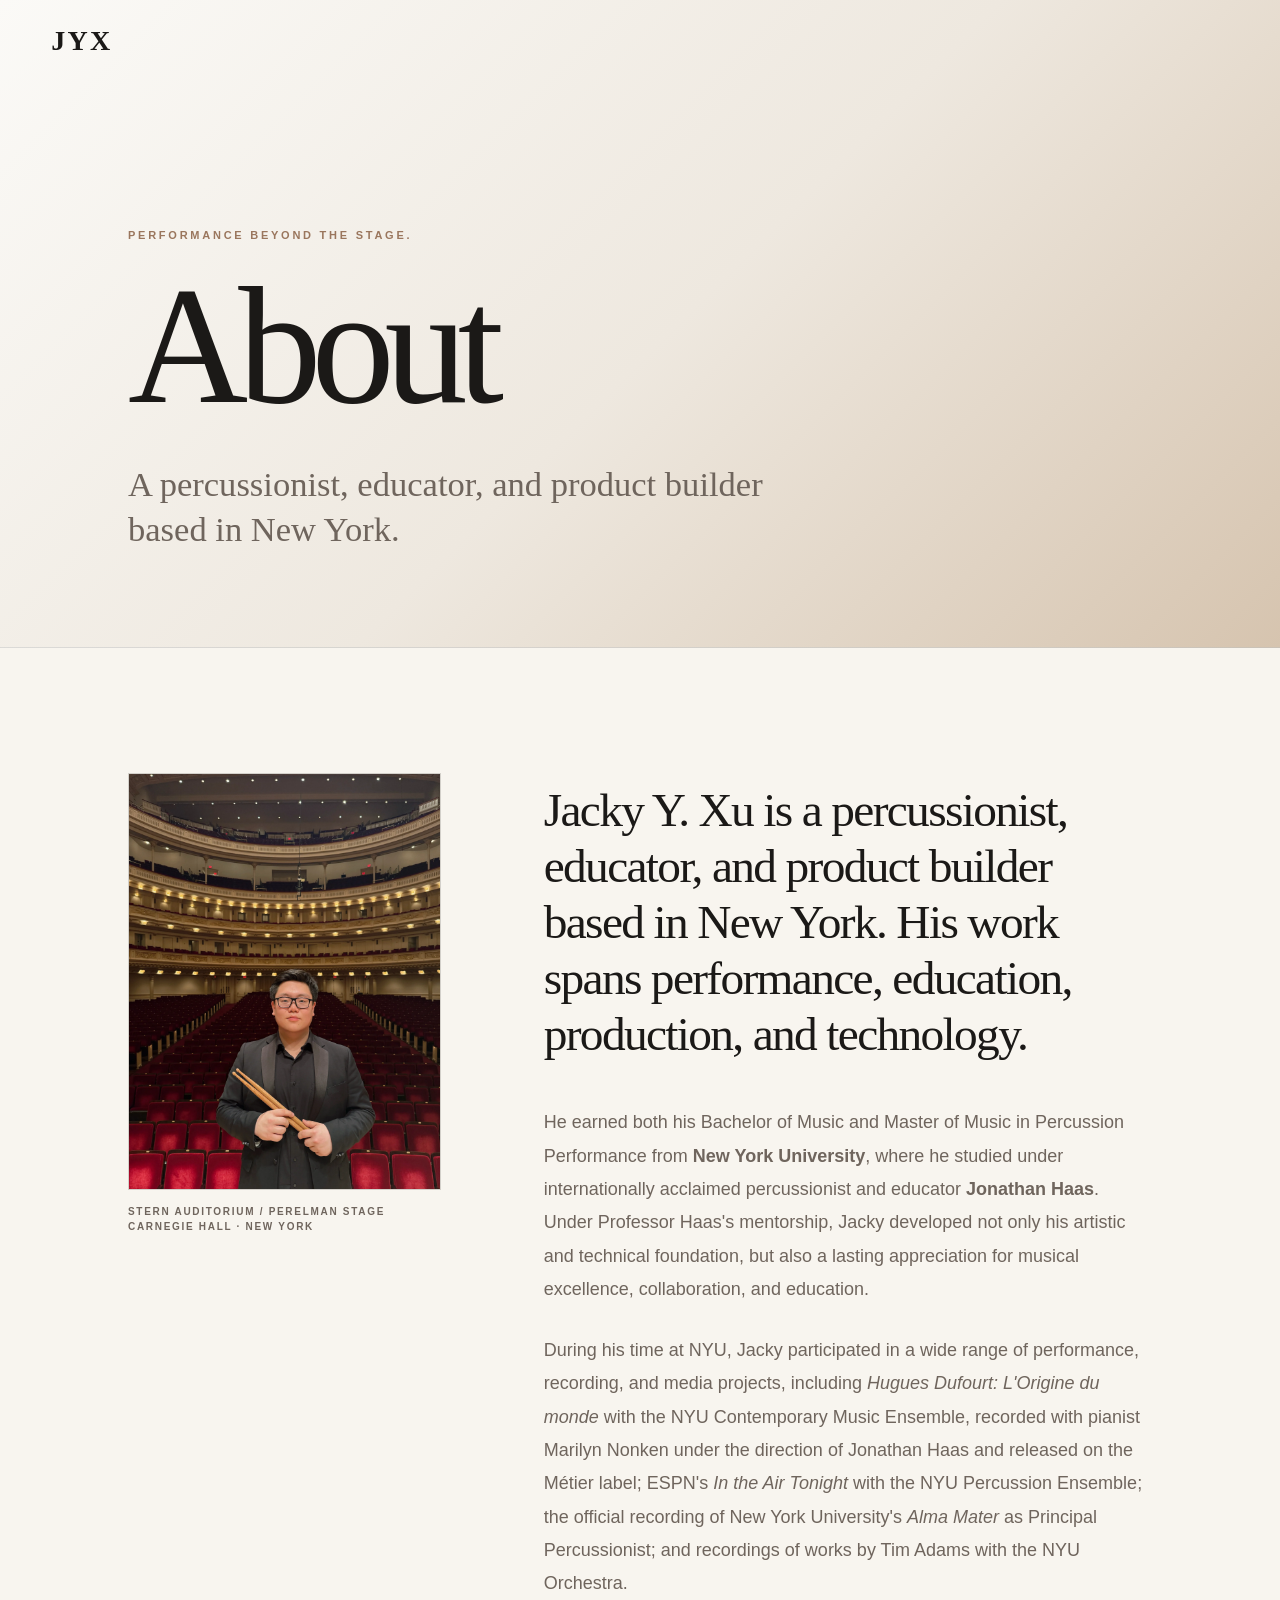
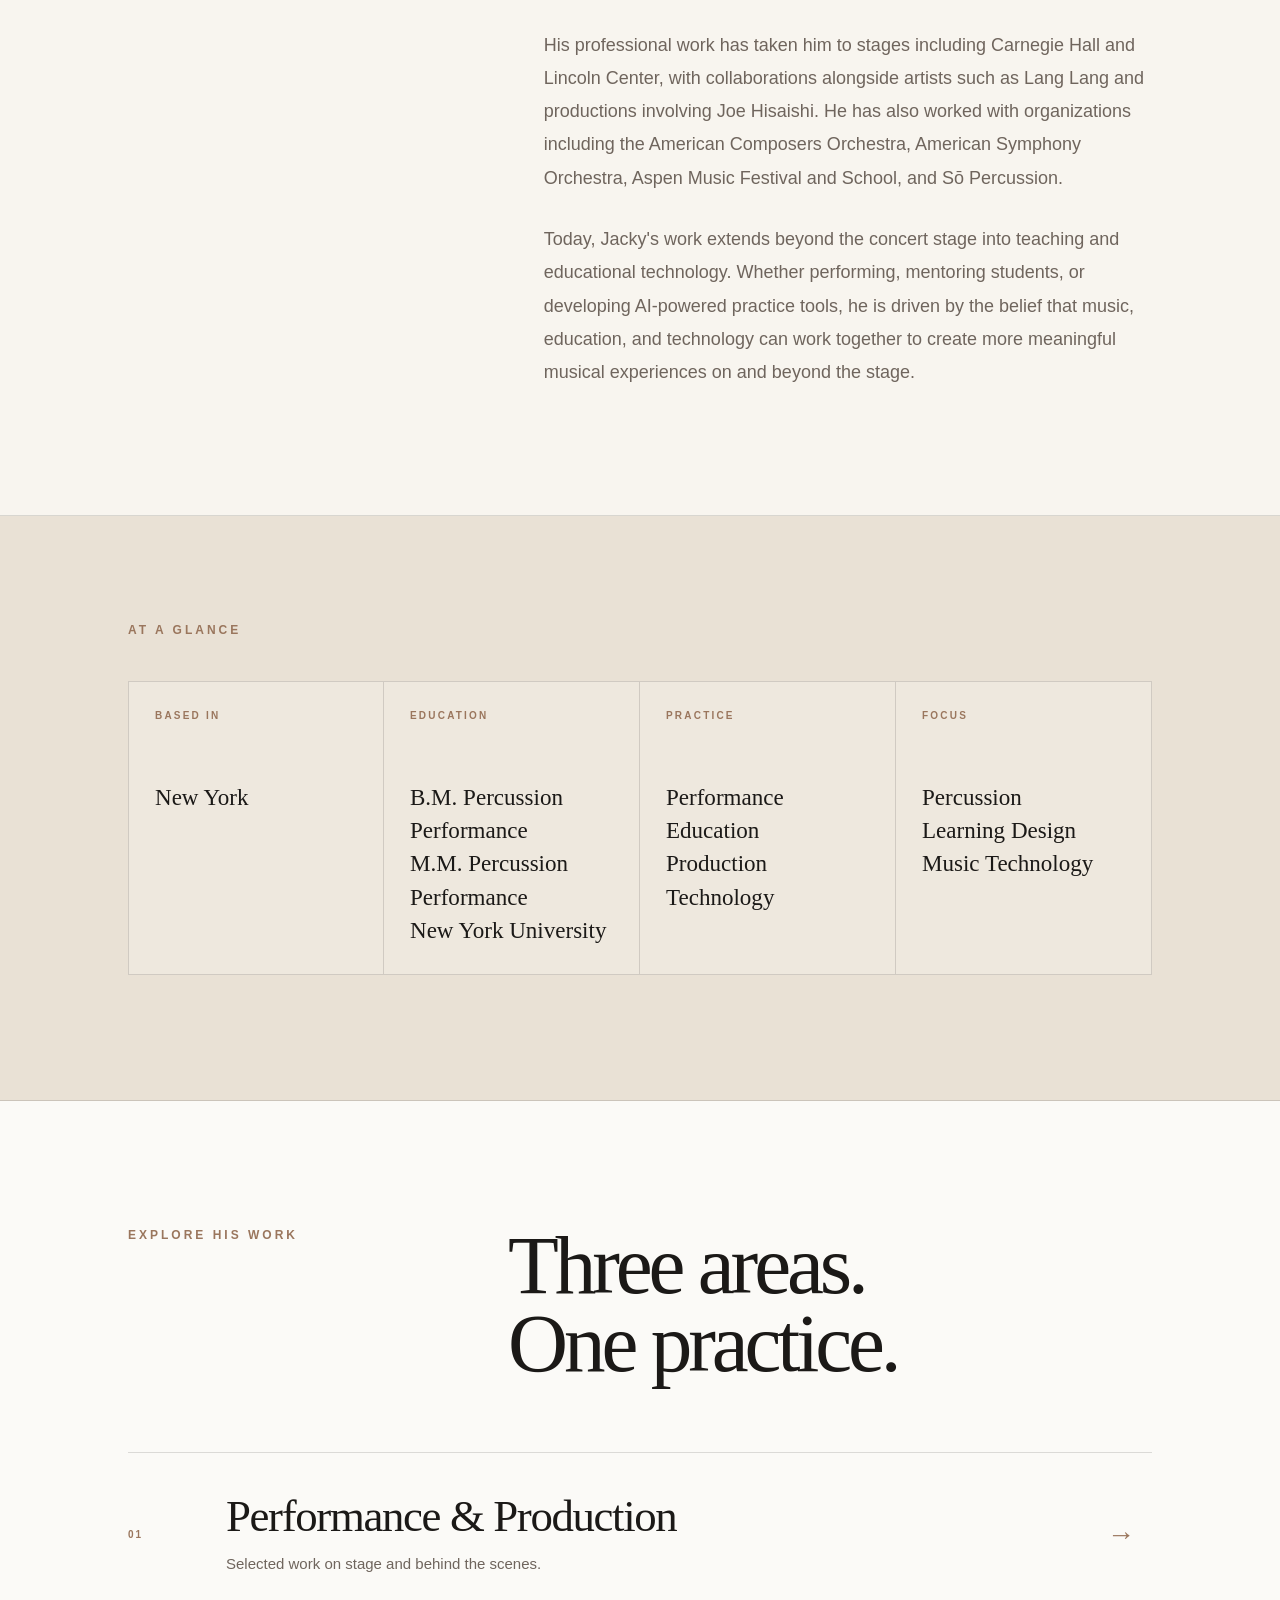
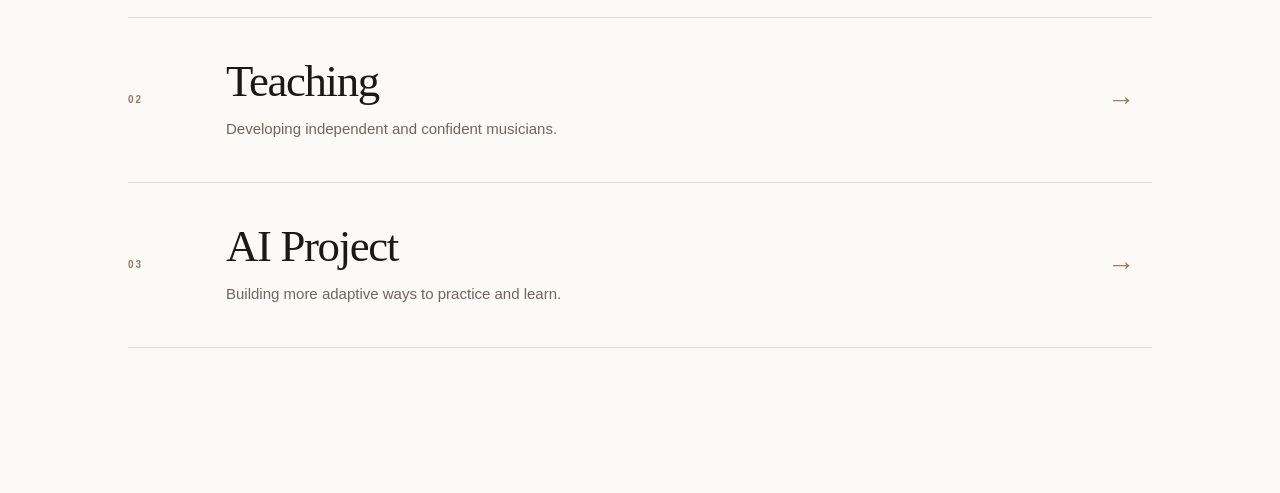
==== about.html @ c667b355 "Finalize About page" ====
<!DOCTYPE html>
<html lang="en">

<head>
    <meta charset="UTF-8">

    <meta
        name="viewport"
        content="width=device-width, initial-scale=1.0"
    >

    <meta
        name="description"
        content="About Jacky Y. Xu, a percussionist, educator, and product builder based in New York."
    >

<title>About | Jacky Y. Xu</title>

<link rel="stylesheet" href="css/style.css">
<link rel="stylesheet" href="css/about.css">
</head>

<body class="inner-page">

<header class="inner-header">

    <a
        class="logo"
        href="index.html"
        aria-label="Return to homepage"
    >
        JYX
    </a>

</header>

    <main>

        <!-- ================= PAGE INTRO ================= -->

        <section class="about-hero">

            <p class="about-hero-eyebrow">
                Performance Beyond the Stage.
            </p>

            <h1>
                About
            </h1>

            <p class="about-hero-introduction">
                A percussionist, educator, and product builder
                based in New York.
            </p>

        </section>


        <!-- ================= PORTRAIT + BIO ================= -->

        <section class="about-story">

            <div class="about-portrait-column">

                <figure class="about-portrait-frame">
                    <img
                        src="assets/images/profile/about-portrait.webp"
                        alt="Portrait of Jacky Y. Xu"
                    >
                </figure>

                <p class="about-portrait-caption">
                Stern Auditorium / Perelman Stage<br>
                Carnegie Hall · New York
                </p>

            </div>

<article class="about-story-copy">

    <p class="about-lead">
        Jacky Y. Xu is a percussionist, educator, and product builder
        based in New York. His work spans performance, education,
        production, and technology.
    </p>

    <p>
        He earned both his Bachelor of Music and Master of Music in
        Percussion Performance from <strong>New York University</strong>,
        where he studied under internationally acclaimed percussionist
        and educator <strong>Jonathan Haas</strong>. Under Professor Haas's
        mentorship, Jacky developed not only his artistic and technical
        foundation, but also a lasting appreciation for musical excellence,
        collaboration, and education.
    </p>

<p>
    During his time at NYU, Jacky participated in a wide range of
    performance, recording, and media projects, including
    <em>Hugues Dufourt: L'Origine du monde</em> with the NYU Contemporary
    Music Ensemble, recorded with pianist Marilyn Nonken under the
    direction of Jonathan Haas and released on the Métier label;
    ESPN's <em>In the Air Tonight</em> with the NYU Percussion Ensemble;
    the official recording of New York University's
    <em>Alma Mater</em> as Principal Percussionist; and recordings
    of works by Tim Adams with the NYU Orchestra.
</p>

    <p>
        His professional work has taken him to stages including
        Carnegie Hall and Lincoln Center, with collaborations
        alongside artists such as Lang Lang and productions
        involving Joe Hisaishi. He has also worked with organizations including
        the American Composers Orchestra, American Symphony Orchestra,
        Aspen Music Festival and School, and Sō Percussion.
    </p>

    <p>
        Today, Jacky's work extends beyond the concert stage into
        teaching and educational technology. Whether performing,
        mentoring students, or developing AI-powered practice tools,
        he is driven by the belief that music, education, and
        technology can work together to create more meaningful
        musical experiences on and beyond the stage.
    </p>

</article>
</section>


        <!-- ================= QUICK FACTS ================= -->

        <section class="about-facts">

            <p class="section-label">
                At a Glance
            </p>

            <div class="about-facts-grid">

                <div class="about-fact">
                    <p class="about-fact-label">
                        Based In
                    </p>

                    <p class="about-fact-value">
                        New York
                    </p>
                </div>

                <div class="about-fact">
                    <p class="about-fact-label">
                        Education
                    </p>

                    <p class="about-fact-value">
                        B.M. Percussion Performance
                        <br>
                        M.M. Percussion Performance
                        <br>
                        New York University
                    </p>
                </div>

                <div class="about-fact">
                    <p class="about-fact-label">
                        Practice
                    </p>

                    <p class="about-fact-value">
                        Performance
                        <br>
                        Education
                        <br>
                        Production
                        <br>
                        Technology
                    </p>
                </div>

                <div class="about-fact">
                    <p class="about-fact-label">
                        Focus
                    </p>

                    <p class="about-fact-value">
                        Percussion
                        <br>
                        Learning Design
                        <br>
                        Music Technology
                    </p>
                </div>

            </div>

        </section>


        <!-- ================= EXPLORE ================= -->

        <section class="about-explore">

            <div class="about-explore-heading">

                <p class="section-label">
                    Explore His Work
                </p>

                <h2>
                    Three areas.
                    <br>
                    One practice.
                </h2>

            </div>

            <div class="about-explore-grid">

                <a
                    class="about-explore-card"
                    href="performance.html"
                >
                    <span class="about-card-number">
                        01
                    </span>

                    <div class="about-card-content">
                        <h3>
                            Performance &amp; Production
                        </h3>

                        <p>
                            Selected work on stage and behind the scenes.
                        </p>
                    </div>

                    <span class="about-card-arrow" aria-hidden="true">
                        →
                    </span>
                </a>

                <a
                    class="about-explore-card"
                    href="teaching.html"
                >
                    <span class="about-card-number">
                        02
                    </span>

                    <div class="about-card-content">
                        <h3>
                            Teaching
                        </h3>

                        <p>
                            Developing independent and confident musicians.
                        </p>
                    </div>

                    <span class="about-card-arrow" aria-hidden="true">
                        →
                    </span>
                </a>

                <a
                    class="about-explore-card"
                    href="ai.html"
                >
                    <span class="about-card-number">
                        03
                    </span>

                    <div class="about-card-content">
                        <h3>
                            AI Project
                        </h3>

                        <p>
                            Building more adaptive ways to practice and learn.
                        </p>
                    </div>

                    <span class="about-card-arrow" aria-hidden="true">
                        →
                    </span>
                </a>

            </div>

        </section>

    </main>

    <script src="script.js"></script>

</body>

</html>
---- css/style.css ----
/* ========================================
   Base
======================================== */

:root {
    --background: #f2eee7;
    --background-light: #faf8f4;
    --text-primary: #1b1917;
    --text-secondary: #6f655d;
    --accent: #9a765d;
    --border: rgba(27, 25, 23, 0.14);
}

* {
    box-sizing: border-box;
    margin: 0;
    padding: 0;
}

html {
    scroll-behavior: smooth;
}

body {
    background: var(--background);
    color: var(--text-primary);

    font-family:
        Arial,
        Helvetica,
        sans-serif;

    line-height: 1.5;
    overflow-x: hidden;
}

a {
    color: inherit;
}

/* ========================================
   Header
======================================== */

.site-header {
    position: fixed;
    top: 0;
    left: 0;
    z-index: 100;

    width: 100%;
    min-height: 80px;
    padding: 0 4%;

    display: flex;
    align-items: center;
    justify-content: flex-start;

    background: transparent;
}

.logo {
    color: var(--text-primary);

    font-family:
        Georgia,
        "Times New Roman",
        serif;

    font-size: 28px;
    font-weight: 600;
    letter-spacing: 0.08em;

    text-decoration: none;

    transition:
        opacity 0.25s ease,
        transform 0.25s ease;
}

.logo:hover {
    opacity: 0.7;
    transform: translateY(-2px);
}

/* ========================================
   Hero
======================================== */

.hero {
    position: relative;

    min-height: 100vh;
    padding: 120px 7% 75px;

    display: flex;
    align-items: center;
    justify-content: center;

    background:
        linear-gradient(
            135deg,
            #fbfaf7 0%,
            #eee8df 48%,
            #ddd1c4 100%
        );

    overflow: hidden;
}

.hero::before {
    position: absolute;
    inset: 0;

    background:
        linear-gradient(
            90deg,
            rgba(255, 255, 255, 0.52),
            transparent 35%,
            rgba(104, 76, 57, 0.08)
        );

    content: "";
}

.hero::after {
    position: absolute;
    bottom: -180px;
    left: 50%;

    width: 900px;
    height: 420px;

    background: rgba(99, 67, 46, 0.13);
    border-radius: 50%;
    filter: blur(50px);

    content: "";

    transform: translateX(-50%);
}

.background-glow {
    position: absolute;

    border-radius: 50%;
    filter: blur(60px);

    pointer-events: none;
}

.background-glow-left {
    top: 24%;
    left: -170px;

    width: 420px;
    height: 420px;

    background: rgba(255, 255, 255, 0.74);
}

.background-glow-right {
    right: -180px;
    bottom: 2%;

    width: 480px;
    height: 480px;

    background: rgba(112, 76, 52, 0.18);
}

.hero-content {
    position: relative;
    z-index: 2;

    width: min(1200px, 100%);

    text-align: center;
}

.hero-eyebrow {
    margin-bottom: 64px;

    color: var(--accent);

    font-size: 12px;
    font-weight: 600;
    letter-spacing: 0.24em;
    text-transform: uppercase;

    opacity: 0;

    animation:
        eyebrow-reveal
        1s
        cubic-bezier(.22,.61,.36,1)
        0.25s
        forwards;
}

.hero-name-link {
    display: inline-block;

    color: inherit;
    text-decoration: none;
}

.hero-name {
    color: var(--text-primary);

    font-family:
        Georgia,
        "Times New Roman",
        serif;

    font-size: clamp(70px, 12vw, 175px);
    font-weight: 400;
    letter-spacing: -0.045em;
    line-height: 0.88;

    opacity: 0;
    filter: blur(18px);

    transform:
        translateY(12px)
        scale(0.97);

    animation:
        reveal-name
        1.8s
        cubic-bezier(0.2, 0.7, 0.2, 1)
        0s
        forwards;

    transition:
        opacity 0.35s ease,
        transform 0.35s ease;
}

.hero-name-link:hover .hero-name {
    opacity: 0.82;
    transform: translateY(-3px);
}

.hero-divider {
    width: 0;
    height: 1px;

    margin: 42px auto 27px;

    background:
        linear-gradient(
            90deg,
            transparent,
            var(--accent),
            transparent
        );

    animation:
        grow-line
        0.8s
        ease
        0.35s
        forwards;
}

.hero-title {
    color: var(--text-secondary);

    font-size: clamp(14px, 1.5vw, 22px);
    font-weight: 500;
    letter-spacing: 0.24em;

    text-transform: uppercase;
}

.hero-title-links {
    display: flex;
    align-items: center;
    justify-content: center;

    gap: 18px;

    opacity: 0;

    animation:
        bottom-reveal
        0.7s
        cubic-bezier(.22,.61,.36,1)
        0.45s
        forwards;
}


.hero-title-links a {
    color: inherit;

    text-decoration: none;

    transition:
        color 0.25s ease,
        transform 0.25s ease;
}

.hero-title-links a:hover {
    color: var(--text-primary);
}

.hero-title-links span {
    opacity: 0.45;
}

/* ========================================
   Scroll indicator
======================================== */

.scroll-indicator {
    position: absolute;
    bottom: 28px;
    left: 50%;
    z-index: 3;

    display: flex;
    align-items: center;
    flex-direction: column;
    gap: 5px;

    color: var(--text-secondary);

    font-size: 10px;
    font-weight: 600;
    letter-spacing: 0.22em;

    text-decoration: none;
    text-transform: uppercase;

    opacity: 0;
    transform: translateX(-50%);

    animation:
        scroll-fade
        0.6s
        ease
        0.75s
        forwards;
}

.scroll-arrow {
    font-size: 21px;
    font-weight: 300;

    animation:
        arrow-float
        2.4s
        ease-in-out
        3.9s
        infinite;
}

/* ========================================
   Content sections
======================================== */

.content-section {
    min-height: 80vh;
    padding: 130px 10%;

    display: flex;
    align-items: flex-start;
    flex-direction: column;
    justify-content: center;

    background: var(--background-light);
    border-top: 1px solid var(--border);
}

.content-section:nth-child(odd) {
    background: var(--background);
}

.section-label {
    margin-bottom: 22px;

    color: var(--accent);

    font-size: 12px;
    font-weight: 700;
    letter-spacing: 0.25em;

    text-transform: uppercase;
}

.content-section h2 {
    max-width: 950px;

    font-family:
        Georgia,
        "Times New Roman",
        serif;

    font-size: clamp(42px, 6.5vw, 94px);
    font-weight: 400;
    letter-spacing: -0.045em;
    line-height: 1;
}

.section-description {
    max-width: 650px;
    margin-top: 32px;

    color: var(--text-secondary);

    font-size: 18px;
}

/* ========================================
   Homepage previews
======================================== */

.preview-description {
    max-width: 760px;
    line-height: 1.8;
}

.preview-highlights {
    width: 100%;
    max-width: 900px;
    margin-top: 42px;

    display: grid;
    grid-template-columns: repeat(2, minmax(0, 1fr));

    border-top: 1px solid var(--border);
}

.preview-highlights span {
    padding: 20px 18px 20px 0;

    color: var(--text-primary);

    font-family:
        Georgia,
        "Times New Roman",
        serif;

    font-size: clamp(20px, 2vw, 30px);
    line-height: 1.2;

    border-bottom: 1px solid var(--border);
}

.preview-highlights span:nth-child(odd) {
    padding-right: 28px;
    border-right: 1px solid var(--border);
}

.preview-highlights span:nth-child(even) {
    padding-left: 28px;
}

.read-more-link {
    display: inline-flex;
    align-items: center;
    gap: 12px;

    margin-top: 38px;
    padding-bottom: 8px;

    color: var(--text-primary);

    font-size: 11px;
    font-weight: 700;
    letter-spacing: 0.18em;

    text-decoration: none;
    text-transform: uppercase;

    border-bottom: 1px solid var(--accent);

    transition:
        gap 0.25s ease,
        opacity 0.25s ease;
}

.read-more-link:hover {
    gap: 18px;
    opacity: 0.68;
}

.email-link {
    margin-top: 34px;

    color: var(--accent);

    font-size: clamp(20px, 3vw, 38px);
    text-decoration: none;
}

.email-link:hover {
    text-decoration: underline;
}

/* ========================================
   Animations
======================================== */

.scroll-reveal {
    opacity: 0;
    transform: translateY(16px);

    transition:
        opacity 0.9s ease var(--reveal-delay, 0s),
        transform 0.9s cubic-bezier(0.22, 0.61, 0.36, 1)
        var(--reveal-delay, 0s);
}

.scroll-reveal.is-visible {
    opacity: 1;
    transform: translateY(0);
}

@keyframes reveal-name {
    from {
        opacity: 0;
        filter: blur(18px);

        transform:
            translateY(12px)
            scale(0.97);
    }

    to {
        opacity: 1;
        filter: blur(0);

        transform:
            translateY(0)
            scale(1);
    }
}

@keyframes eyebrow-reveal {

    from {
        opacity: 0;
        transform: translateY(-8px);
    }

    to {
        opacity: 1;
        transform: translateY(0);
    }

}

@keyframes bottom-reveal {

    from {
        opacity: 0;
        transform: translateY(8px);
    }

    to {
        opacity: 1;
        transform: translateY(0);
    }

}

@keyframes reveal-text {
    from {
        opacity: 0;
        transform: translateY(18px);
    }

    to {
        opacity: 1;
        transform: translateY(0);
    }
}

@keyframes grow-line {
    from {
        width: 0;
        opacity: 0;
    }

    to {
        width: min(600px, 70vw);
        opacity: 1;
    }
}

@keyframes simple-fade {
    from {
        opacity: 0;
    }

    to {
        opacity: 1;
    }
}
@keyframes scroll-fade {
    from {
        opacity: 0;
    }

    to {
        opacity: 1;
    }
}

@keyframes arrow-float {
    0%,
    100% {
        transform: translateY(0);
    }

    50% {
        transform: translateY(7px);
    }
}

/* ========================================
   Performance & Production
======================================== */

.experience-section {
    gap: 0;
}

.experience-introduction {
    max-width: 980px;
    margin-top: 34px;
}

.experience-introduction p {
    color: var(--text-secondary);

    font-size: 18px;
    line-height: 1.8;
}

.experience-introduction p + p {
    margin-top: 24px;
}

.experience-columns {
    width: 100%;
    max-width: 1200px;
    margin-top: 60px;

    display: grid;
    grid-template-columns: repeat(2, minmax(0, 1fr));
    gap: 120px;
}

.experience-group h3 {
    margin-bottom: 26px;

    color: var(--accent);

    font-size: 12px;
    font-weight: 700;
    letter-spacing: 0.25em;

    text-transform: uppercase;
}

.experience-list {
    list-style: none;
}

.experience-list li {
    padding: 17px 0;

    color: var(--text-primary);

    font-family:
        Georgia,
        "Times New Roman",
        serif;

    font-size: clamp(22px, 2.3vw, 36px);
    line-height: 1.15;

    border-bottom: 1px solid var(--border);
}

.experience-list li:first-child {
    border-top: 1px solid var(--border);
}

/* ========================================
   Responsive
======================================== */

@media (max-width: 900px) {
    .site-header {
        min-height: 72px;
        padding: 0 24px;
    }

    .hero {
        padding: 110px 24px 85px;
    }

    .hero-name {
        font-size: clamp(58px, 17vw, 110px);
        line-height: 0.94;
    }

    .hero-divider {
        margin-top: 34px;
        margin-bottom: 24px;
    }

    .hero-title-links {
        gap: 12px;
    }

    .hero-title {
        font-size: 12px;
        letter-spacing: 0.17em;
    }

    .content-section {
        min-height: 65vh;
        padding: 100px 24px;
    }
}

@keyframes mobile-fade-up {
    from {
        opacity: 0;
        transform: translateY(8px);
    }

    to {
        opacity: 1;
        transform: translateY(0);
    }
}

@keyframes mobile-scroll-fade {
    from {
        opacity: 0;
        transform: translateX(-50%);
    }

    to {
        opacity: 1;
        transform: translateX(-50%);
    }
}


/* ========================================
   Mobile
======================================== */
@media (max-width: 620px) {

    /* ========================================
       Basic Mobile Layout
    ======================================== */

    .logo {
        font-size: 24px;
    }

    .hero {
        min-height: 100svh;
    }

    .hero-name {
        font-size: clamp(54px, 16vw, 82px);
        filter: none;

        opacity: 0;
        transform: translateY(8px);

        animation:
            mobile-fade-up
            0.55s
            ease-out
            0.05s
            forwards;
    }

    .hero-eyebrow {
        opacity: 0;

        animation:
            mobile-fade-up
            0.45s
            ease-out
            0.15s
            forwards;
    }

    .hero-divider {
        animation:
            grow-line
            0.55s
            ease-out
            0.22s
            forwards;
    }

    .hero-title-links {
        max-width: 330px;
        margin-right: auto;
        margin-left: auto;

        flex-wrap: wrap;
        row-gap: 10px;

        opacity: 0;

        animation:
            mobile-fade-up
            0.45s
            ease-out
            0.3s
            forwards;
    }

    .hero-title-links a {
        font-size: 10px;
    }

    .scroll-indicator {
        opacity: 0;

        animation:
            mobile-scroll-fade
            0.4s
            ease-out
            0.5s
            forwards;
    }

    /* ========================================
       Remove Expensive Effects
    ======================================== */

    .background-glow {
        display: none;
    }

    .hero::after {
        display: none;
    }

    .scroll-arrow {
        animation: none;
    }


    /* ========================================
       Disable Scroll Reveal Animation
    ======================================== */

    .scroll-reveal,
    .scroll-reveal.is-visible {
        opacity: 1;
        transform: none;
        transition: none;
    }


    /* ========================================
       Mobile Preview Layout
    ======================================== */

    .preview-highlights {
        grid-template-columns: 1fr;
    }

    .preview-highlights span:nth-child(odd),
    .preview-highlights span:nth-child(even) {
        padding-right: 0;
        padding-left: 0;
        border-right: none;
    }

}

@media (prefers-reduced-motion: reduce) {

    html {
        scroll-behavior: auto;
    }

    *,
    *::before,
    *::after {
        animation-duration: 0.01ms !important;
        animation-delay: 0ms !important;
        animation-iteration-count: 1 !important;
    }

    .scroll-reveal {
        opacity: 1;
        transform: none;
        transition: none;
    }
}

/* ========================================
   Force Fixed Inner Header
======================================== */

header.inner-header {
    position: fixed !important;
    top: 0 !important;
    left: 0 !important;
    right: 0 !important;
    z-index: 99999 !important;

    width: 100% !important;
    height: 82px;

    display: flex;
    align-items: center;

    padding: 0 4%;
    pointer-events: none;
}

header.inner-header .logo {
    position: relative;
    z-index: 100000;

    pointer-events: auto;
}

@media (max-width: 620px) {
    header.inner-header {
        height: 70px;
        padding: 0 22px;
    }
}
---- css/about.css ----
/* ========================================
   About Page
======================================== */

.inner-page {
    background: var(--background-light);
}

/* ========================================
   Header
======================================== */

.inner-header {
    position: absolute;
    top: 0;
    left: 0;
    z-index: 100;

    width: 100%;
    min-height: 82px;
    padding: 0 4%;

    display: flex;
    align-items: center;
    justify-content: space-between;
}

.back-link {
    color: var(--text-secondary);

    font-size: 10px;
    font-weight: 700;
    letter-spacing: 0.18em;

    text-decoration: none;
    text-transform: uppercase;

    transition:
        color 0.25s ease,
        opacity 0.25s ease;
}

.back-link:hover {
    color: var(--text-primary);
    opacity: 0.7;
}

/* ========================================
   About Hero
======================================== */

.about-hero {
    min-height: 72vh;
    padding: 145px 10% 95px;

    display: flex;
    flex-direction: column;
    justify-content: flex-end;
    align-items: flex-start;

    background:
        linear-gradient(
            135deg,
            #fbfaf7 0%,
            #eee8df 52%,
            #d6c4af 100%
        );

    border-bottom: 1px solid var(--border);
}

.about-hero-eyebrow {
    margin-bottom: 34px;

    color: var(--accent);

    font-size: 11px;
    font-weight: 700;
    letter-spacing: 0.25em;

    text-transform: uppercase;
}

.about-hero h1 {
    color: var(--text-primary);

    font-family:
        Georgia,
        "Times New Roman",
        serif;

    font-size: clamp(82px, 13vw, 190px);
    font-weight: 400;
    letter-spacing: -0.06em;
    line-height: 0.82;
}

.about-hero-introduction {
    max-width: 720px;
    margin-top: 48px;

    color: var(--text-secondary);

    font-family:
        Georgia,
        "Times New Roman",
        serif;

    font-size: clamp(24px, 2.7vw, 40px);
    line-height: 1.3;
}

/* ========================================
   Portrait + Story
======================================== */

.about-story {
    padding: 125px 10%;

    display: grid;
    grid-template-columns:
        minmax(240px, 0.68fr)
        minmax(430px, 1.32fr);

    align-items: start;
    gap: clamp(70px, 8vw, 130px);

    background: #f8f5ef;
    border-bottom: 1px solid var(--border);
}

.about-portrait-column {
    max-width: 420px;
}

.about-portrait-frame {
    width: 100%;
    overflow: hidden;

    background: var(--background);
    border: 1px solid var(--border);
}

.about-portrait-frame img {
    width: 100%;
    height: auto;

    display: block;
}

.about-portrait-caption {
    margin-top: 14px;

    color: var(--text-secondary);

    font-size: 10px;
    font-weight: 700;
    letter-spacing: 0.17em;

    text-transform: uppercase;
}

.about-story-copy {
    max-width: 760px;
    padding-top: 10px;
}

.about-story-copy p {
    color: var(--text-secondary);

    font-size: 18px;
    line-height: 1.85;
}

.about-story-copy p + p {
    margin-top: 28px;
}

.about-story-copy .about-lead {
    margin-bottom: 44px;

    color: var(--text-primary);

    font-family:
        Georgia,
        "Times New Roman",
        serif;

    font-size: clamp(32px, 3.7vw, 56px);
    letter-spacing: -0.035em;
    line-height: 1.18;
}

/* ========================================
   Facts
======================================== */

.about-facts {
    padding: 105px 10% 125px;

    background: #e9e1d5;
    border-bottom: 1px solid var(--border);
}

.about-facts-grid {
    width: 100%;
    margin-top: 42px;

    display: grid;
    grid-template-columns: repeat(4, minmax(0, 1fr));
}

.about-fact {
    min-height: 225px;
    padding: 26px;

    background: rgba(255, 255, 255, 0.22);

    border-top: 1px solid var(--border);
    border-right: 1px solid var(--border);
    border-bottom: 1px solid var(--border);
}

.about-fact:first-child {
    border-left: 1px solid var(--border);
}

.about-fact-label {
    color: var(--accent);

    font-size: 10px;
    font-weight: 700;
    letter-spacing: 0.22em;

    text-transform: uppercase;
}

.about-fact-value {
    margin-top: 58px;

    color: var(--text-primary);

    font-family:
        Georgia,
        "Times New Roman",
        serif;

    font-size: clamp(19px, 1.8vw, 28px);
    line-height: 1.45;
}

/* ========================================
   Explore
======================================== */

.about-explore {
    padding: 125px 10% 145px;

    background: #fbfaf7;
}

.about-explore-heading {
    display: grid;
    grid-template-columns: 0.65fr 1.35fr;
    gap: 70px;
    align-items: start;
}

.about-explore-heading h2 {
    max-width: 740px;

    font-family:
        Georgia,
        "Times New Roman",
        serif;

    font-size: clamp(50px, 6.5vw, 96px);
    font-weight: 400;
    letter-spacing: -0.05em;
    line-height: 0.94;
}

.about-explore-grid {
    margin-top: 70px;

    border-top: 1px solid var(--border);
}

.about-explore-card {
    min-height: 165px;
    padding: 30px 0;

    display: grid;
    grid-template-columns: 70px 1fr 45px;
    gap: 28px;
    align-items: center;

    color: var(--text-primary);
    text-decoration: none;

    border-bottom: 1px solid var(--border);

    transition:
        padding-left 0.28s ease,
        background 0.28s ease;
}

.about-explore-card:hover {
    padding-left: 20px;
    background: rgba(233, 225, 213, 0.38);
}

.about-card-number {
    color: var(--accent);

    font-size: 10px;
    font-weight: 700;
    letter-spacing: 0.2em;
}

.about-card-content h3 {
    font-family:
        Georgia,
        "Times New Roman",
        serif;

    font-size: clamp(28px, 3.5vw, 52px);
    font-weight: 400;
    letter-spacing: -0.03em;
    line-height: 1.05;
}

.about-card-content p {
    margin-top: 12px;

    color: var(--text-secondary);
    font-size: 15px;
    line-height: 1.6;
}

.about-card-arrow {
    color: var(--accent);
    font-size: 28px;

    transition: transform 0.25s ease;
}

.about-explore-card:hover .about-card-arrow {
    transform: translateX(7px);
}

/* ========================================
   Responsive
======================================== */

@media (max-width: 900px) {
    .about-story {
        grid-template-columns: 1fr;
        gap: 60px;
    }

    .about-portrait-column {
        max-width: 520px;
    }

    .about-facts-grid {
        grid-template-columns: repeat(2, minmax(0, 1fr));
    }

    .about-fact:nth-child(3) {
        border-left: 1px solid var(--border);
    }

    .about-explore-heading {
        grid-template-columns: 1fr;
        gap: 24px;
    }
}

@media (max-width: 620px) {
    .inner-header {
        min-height: 70px;
        padding: 0 22px;
    }

    .back-link {
        font-size: 8px;
        letter-spacing: 0.12em;
    }

    .about-hero {
        min-height: 64vh;
        padding: 118px 24px 70px;
    }

    .about-hero h1 {
        font-size: clamp(74px, 25vw, 118px);
    }

    .about-hero-introduction {
        margin-top: 38px;
        font-size: 23px;
    }

    .about-story,
    .about-facts,
    .about-explore {
        padding-right: 24px;
        padding-left: 24px;
    }

    .about-story {
        padding-top: 82px;
        padding-bottom: 90px;
    }

    .about-story-copy p {
        font-size: 16px;
    }

    .about-facts-grid {
        grid-template-columns: 1fr;
    }

    .about-fact,
    .about-fact:first-child,
    .about-fact:nth-child(3) {
        min-height: 190px;

        border-right: 1px solid var(--border);
        border-left: 1px solid var(--border);
    }

    .about-fact-value {
        margin-top: 38px;
    }

    .about-explore-card {
        min-height: 190px;

        grid-template-columns: 36px 1fr;
        gap: 18px;
    }

    .about-card-arrow {
        display: none;
    }
}
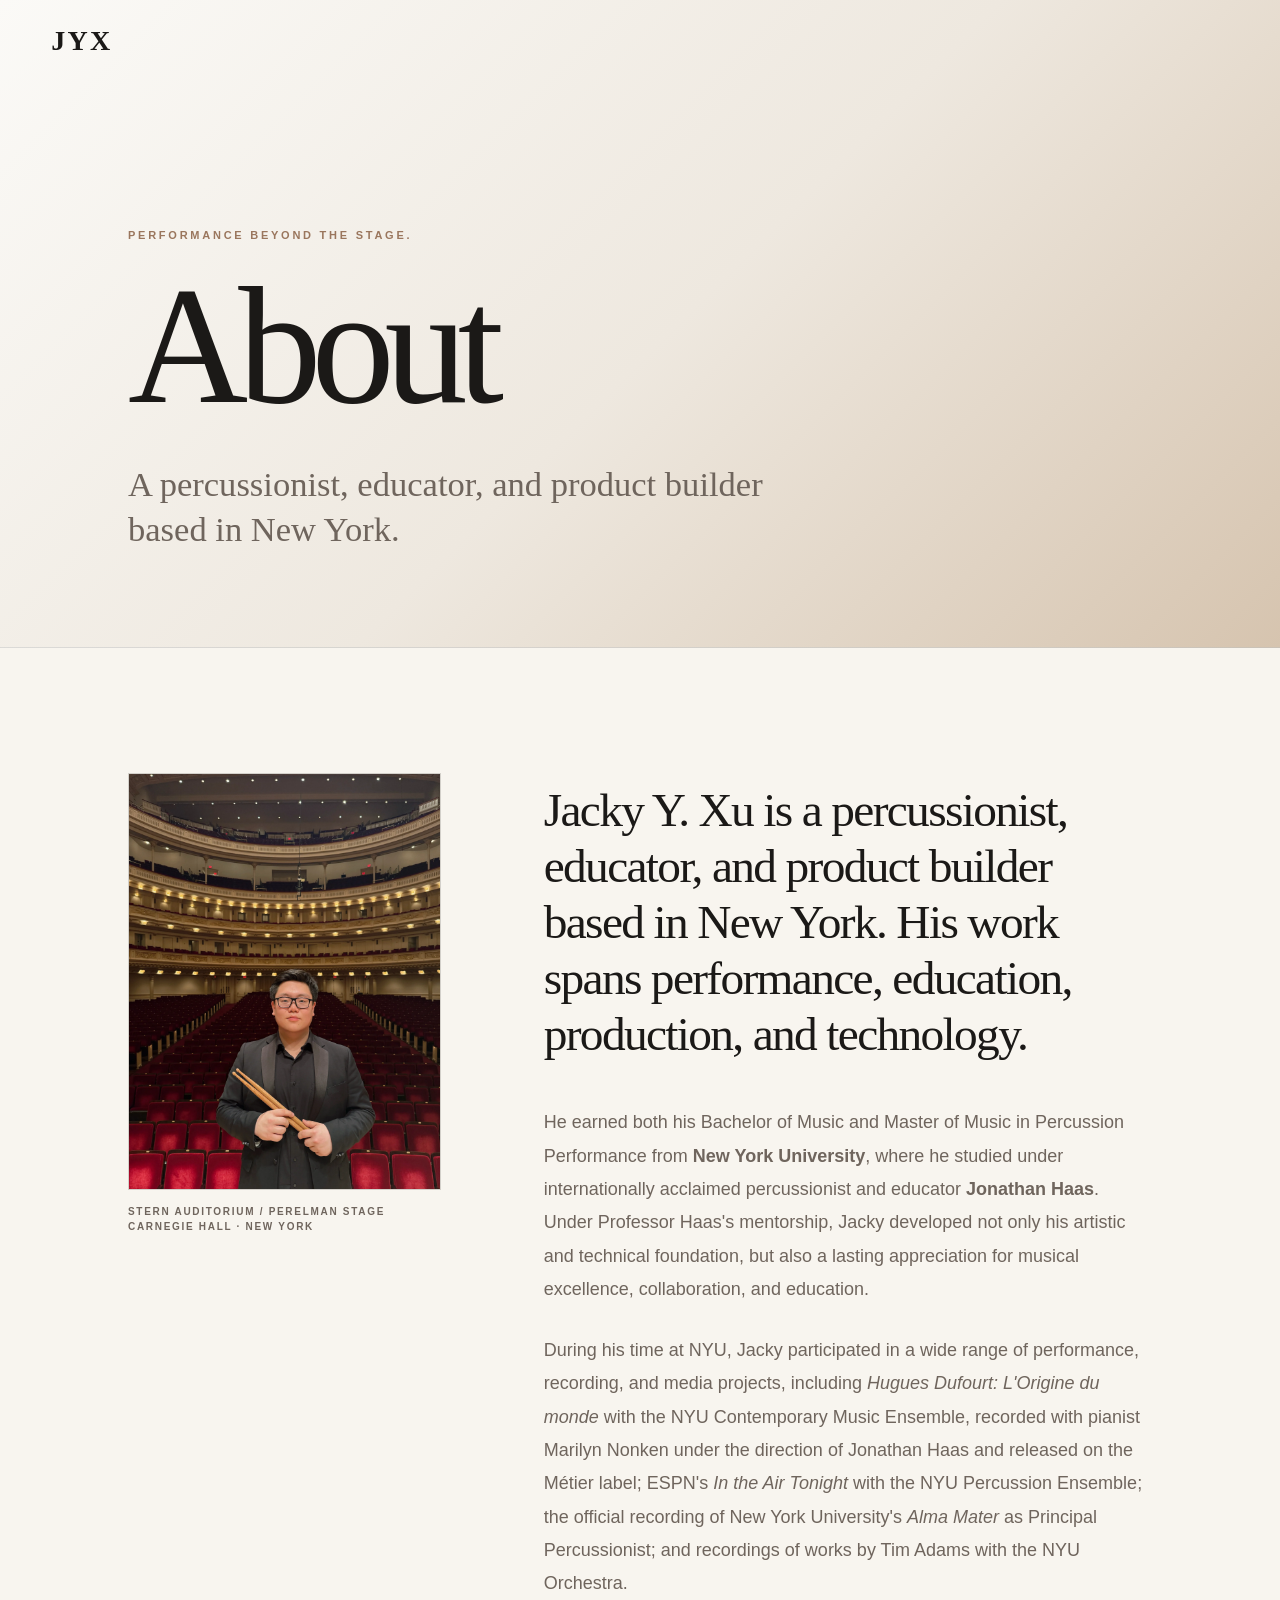
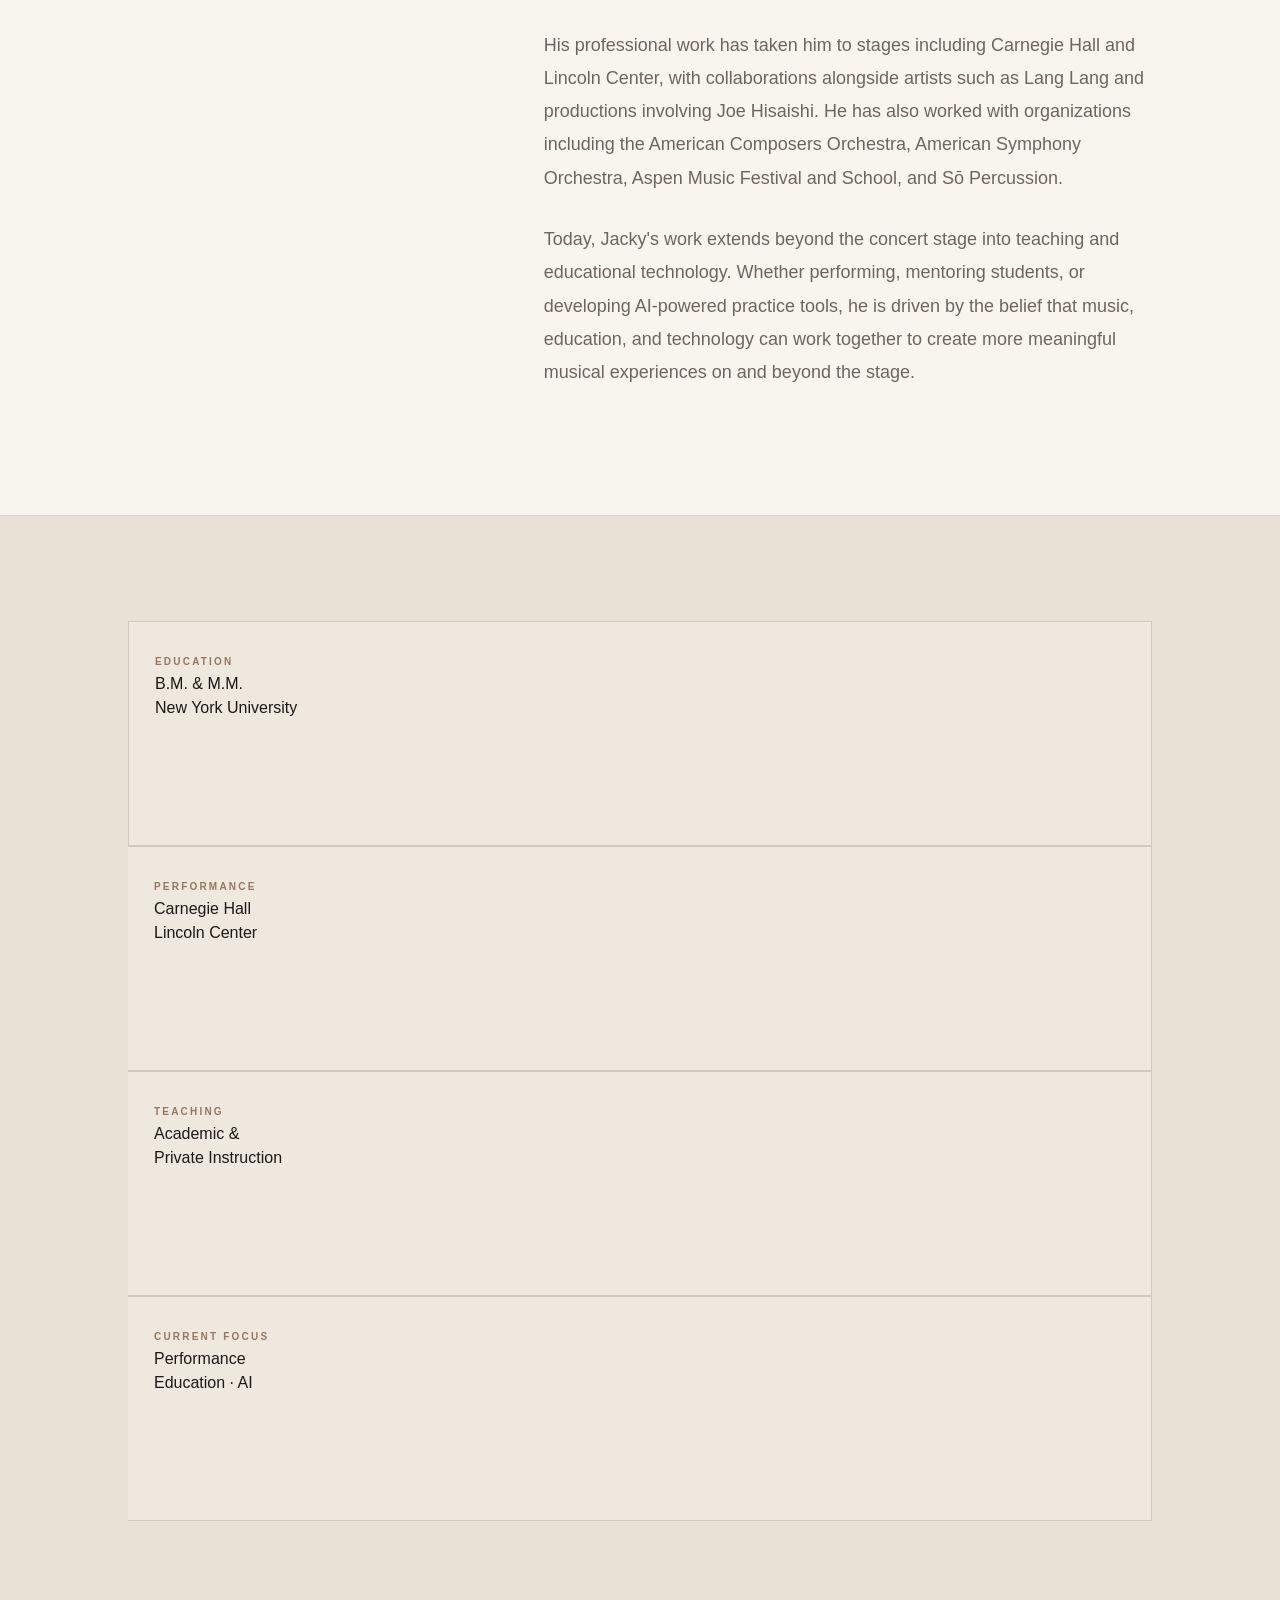
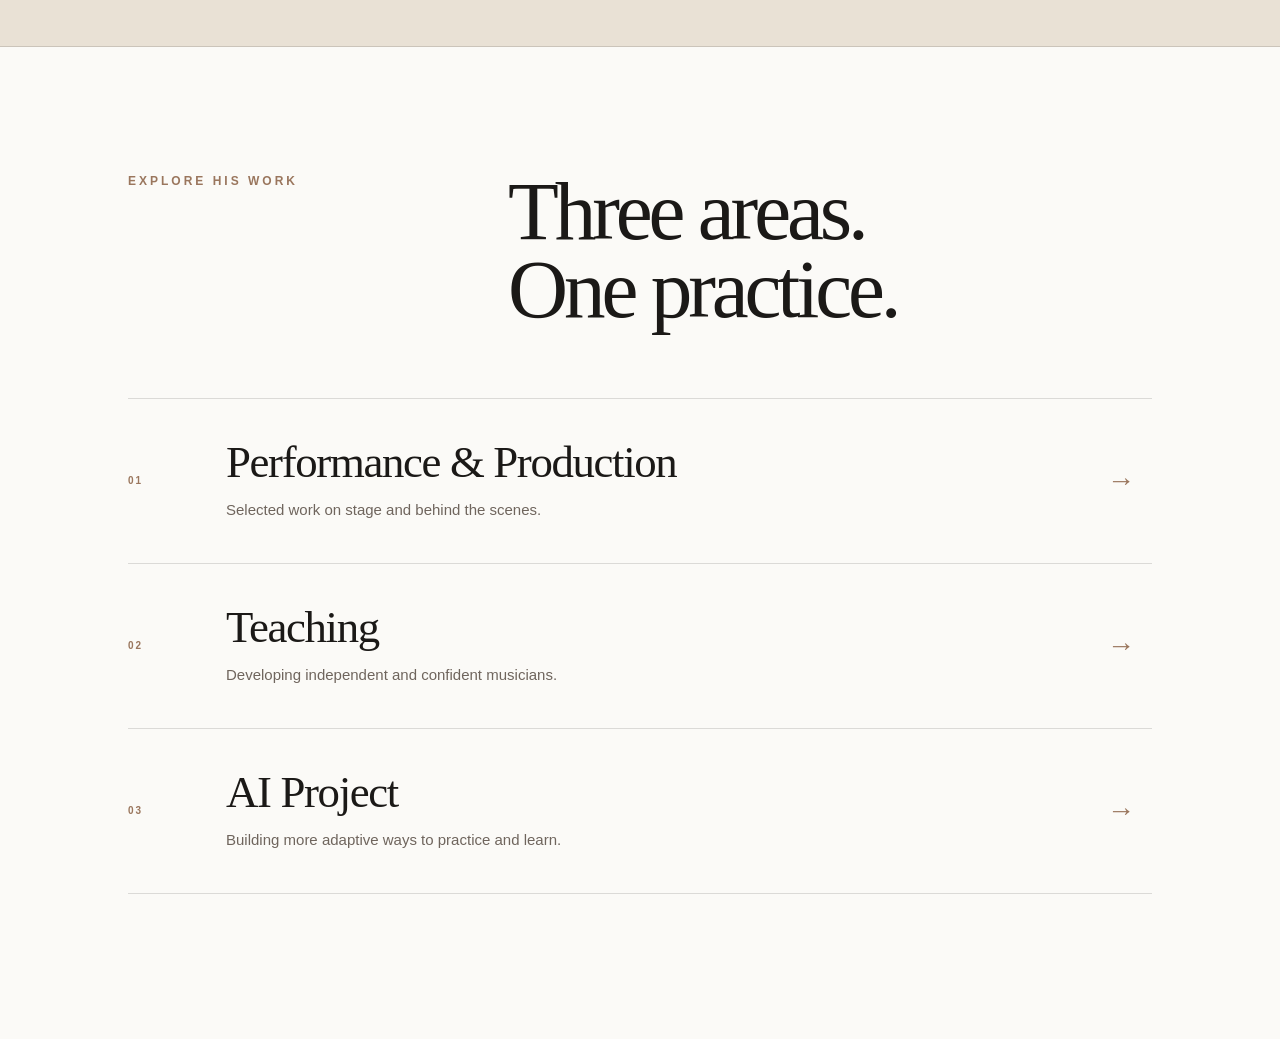
==== commit 03a8baa9: "Finalize About page" ====
--- a/about.html
+++ b/about.html
@@ -130,71 +130,61 @@
 
         <!-- ================= QUICK FACTS ================= -->
 
-        <section class="about-facts">
-
-            <p class="section-label">
-                At a Glance
-            </p>
-
-            <div class="about-facts-grid">
-
-                <div class="about-fact">
-                    <p class="about-fact-label">
-                        Based In
-                    </p>
-
-                    <p class="about-fact-value">
-                        New York
-                    </p>
-                </div>
-
-                <div class="about-fact">
-                    <p class="about-fact-label">
-                        Education
-                    </p>
-
-                    <p class="about-fact-value">
-                        B.M. Percussion Performance
-                        <br>
-                        M.M. Percussion Performance
-                        <br>
-                        New York University
-                    </p>
-                </div>
-
-                <div class="about-fact">
-                    <p class="about-fact-label">
-                        Practice
-                    </p>
-
-                    <p class="about-fact-value">
-                        Performance
-                        <br>
-                        Education
-                        <br>
-                        Production
-                        <br>
-                        Technology
-                    </p>
-                </div>
-
-                <div class="about-fact">
-                    <p class="about-fact-label">
-                        Focus
-                    </p>
-
-                    <p class="about-fact-value">
-                        Percussion
-                        <br>
-                        Learning Design
-                        <br>
-                        Music Technology
-                    </p>
-                </div>
-
-            </div>
-
-        </section>
+       <section class="about-facts">
+
+    <article class="about-fact">
+
+        <span class="about-fact-label">
+            Education
+        </span>
+
+        <p>
+            B.M. &amp; M.M.<br>
+            New York University
+        </p>
+
+    </article>
+
+    <article class="about-fact">
+
+        <span class="about-fact-label">
+            Performance
+        </span>
+
+        <p>
+            Carnegie Hall<br>
+            Lincoln Center
+        </p>
+
+    </article>
+
+<article class="about-fact">
+
+    <span class="about-fact-label">
+        Teaching
+    </span>
+
+    <p>
+        Academic &amp;<br>
+        Private Instruction
+    </p>
+
+</article>
+
+    <article class="about-fact">
+
+        <span class="about-fact-label">
+            Current Focus
+        </span>
+
+        <p>
+            Performance<br>
+            Education · AI
+        </p>
+
+    </article>
+
+</section>
 
 
         <!-- ================= EXPLORE ================= -->
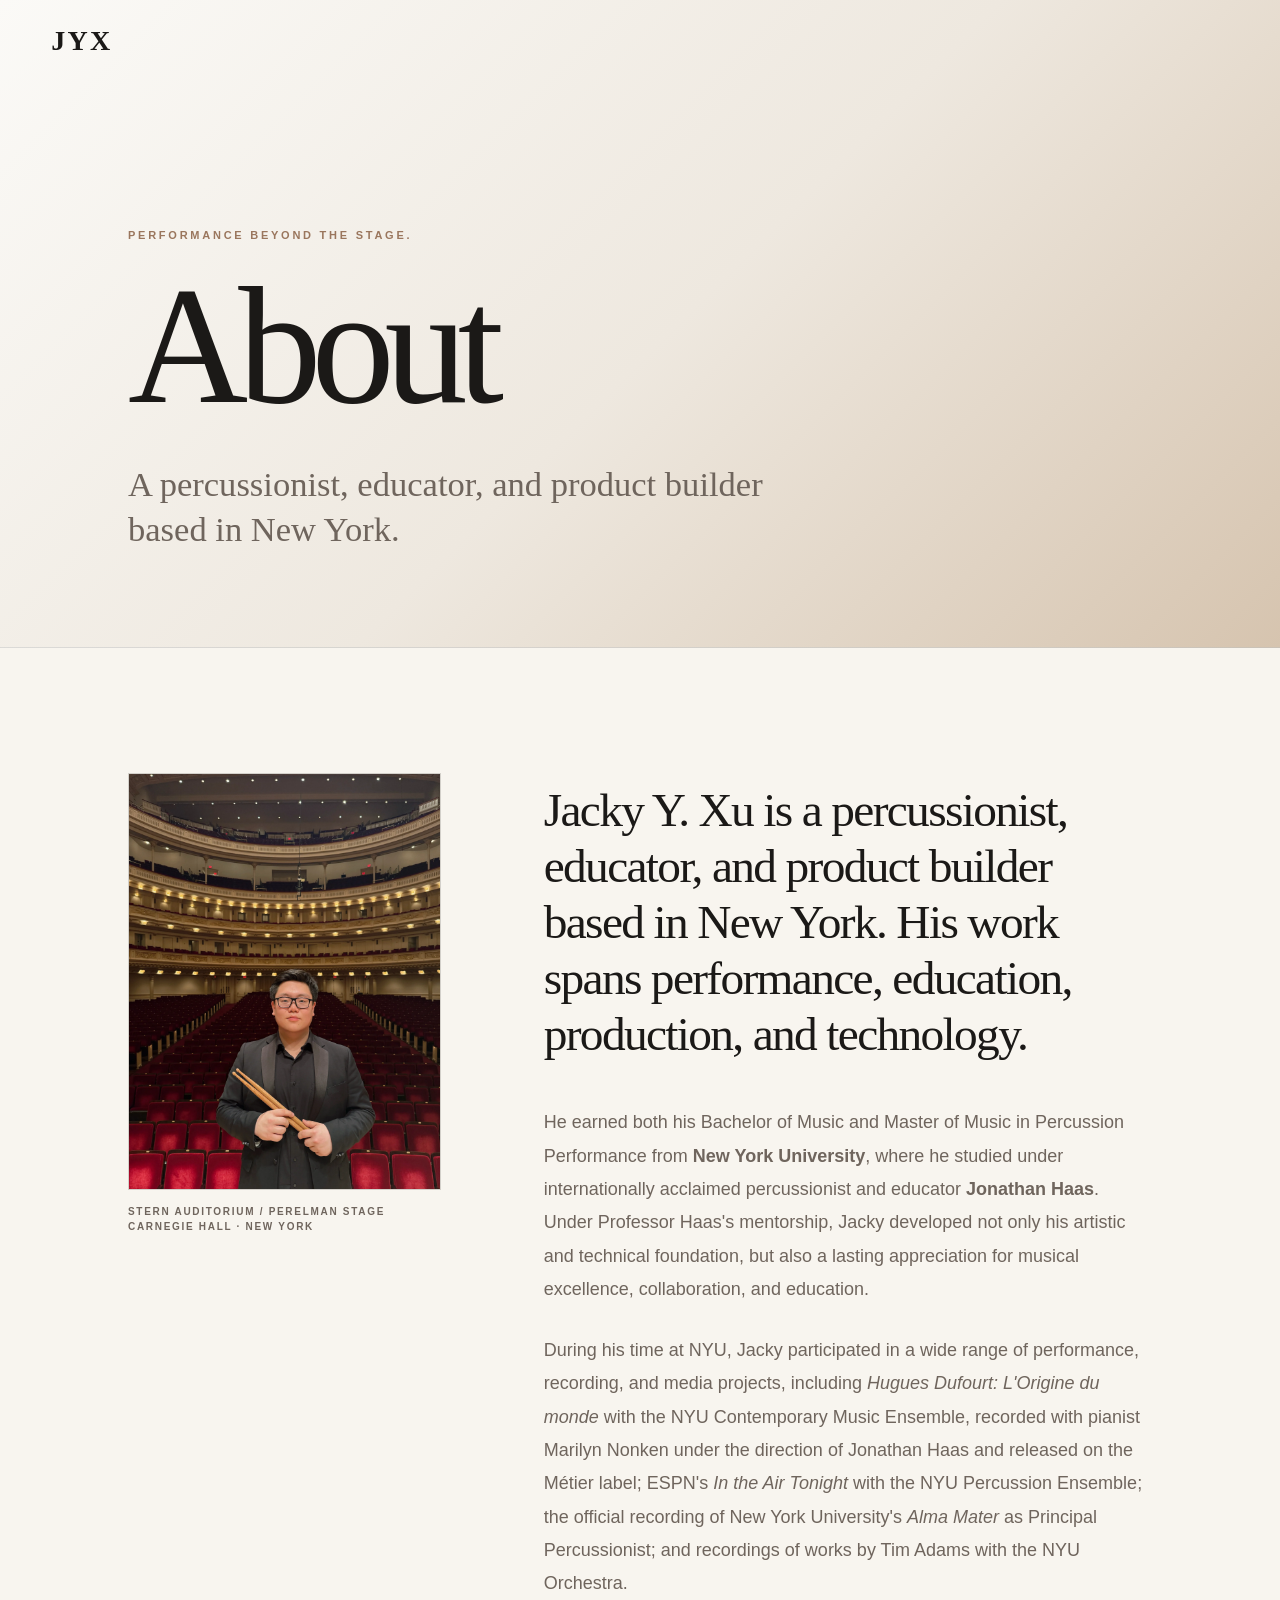
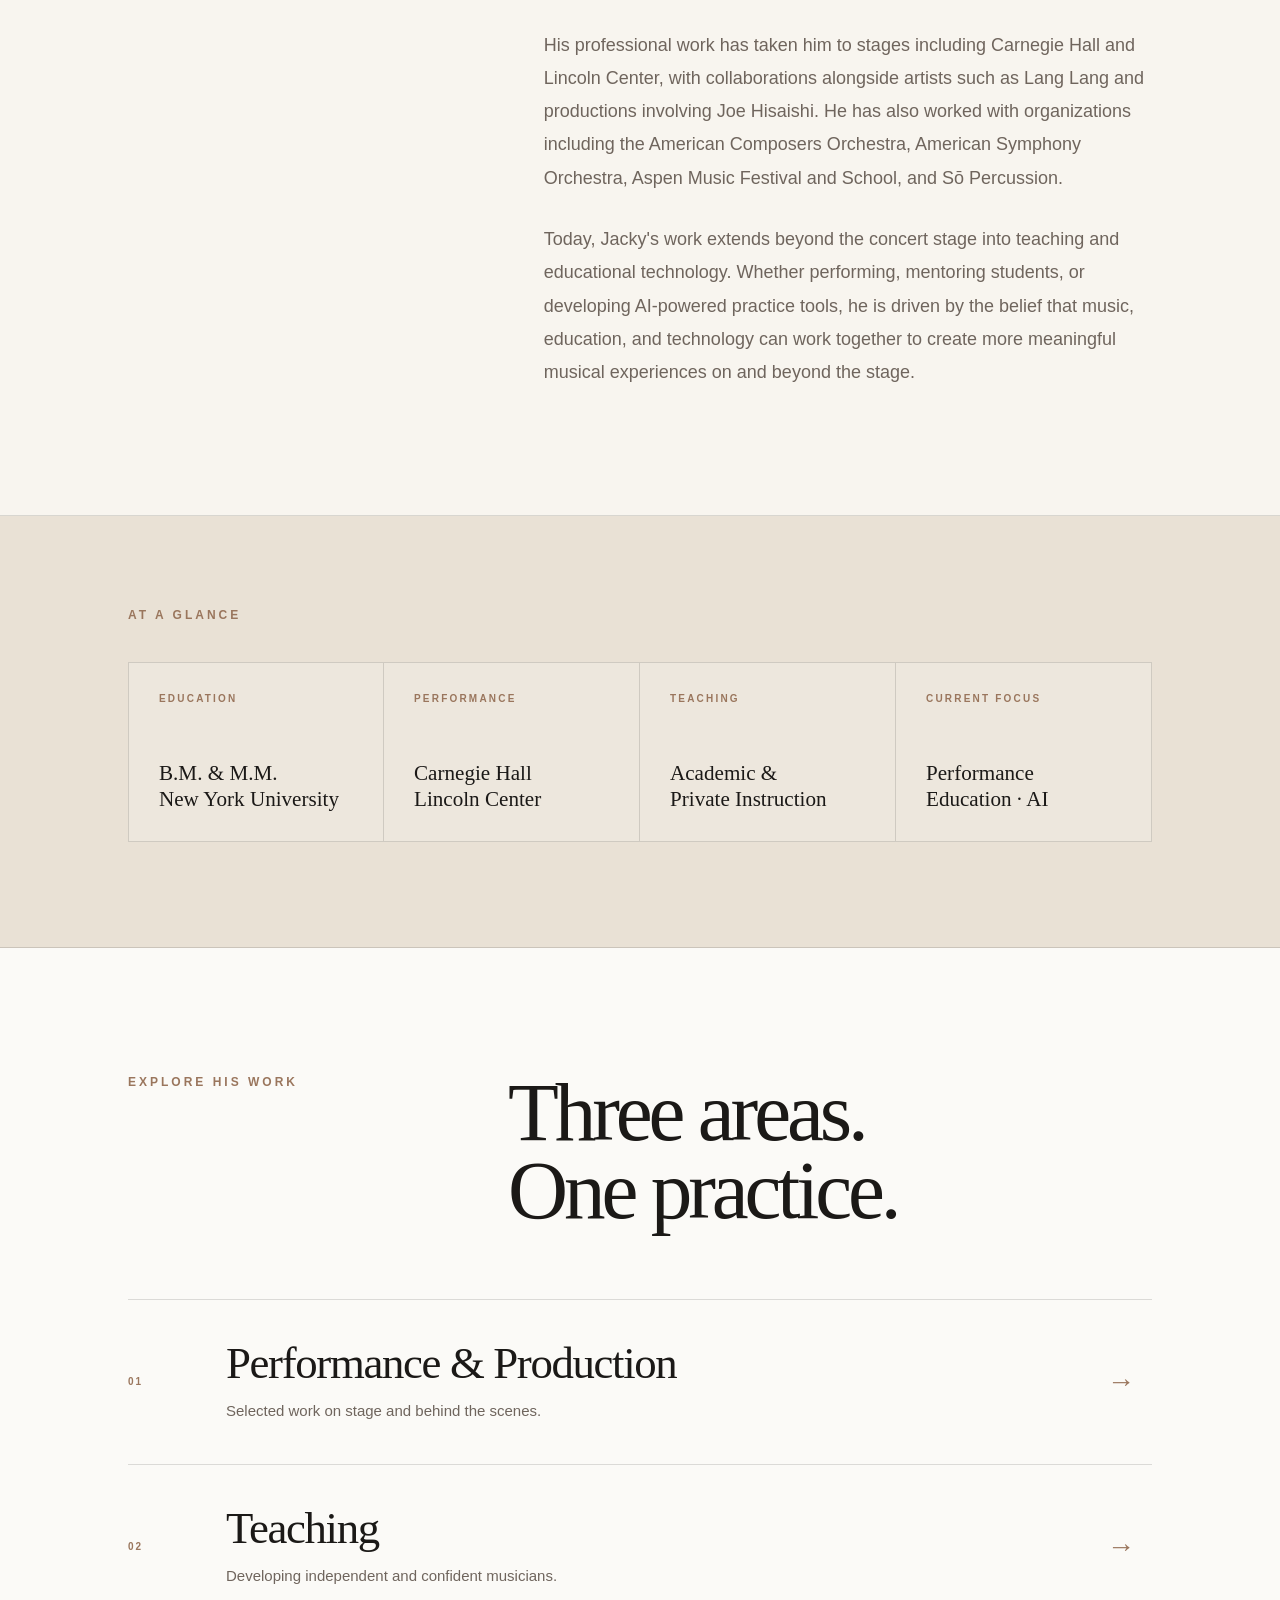
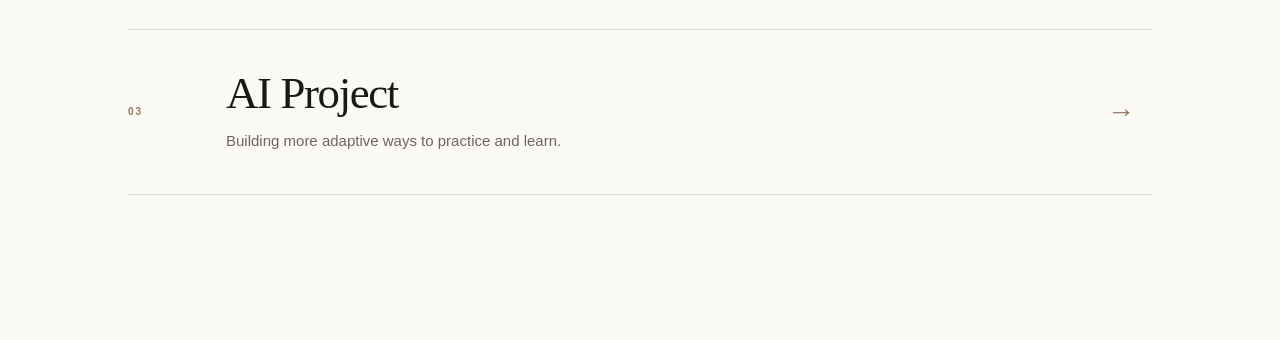
==== commit ab6a0bf4: "Refine About page layout and quick facts" ====
--- a/about.html
+++ b/about.html
@@ -128,61 +128,72 @@
 </section>
 
 
-        <!-- ================= QUICK FACTS ================= -->
-
-       <section class="about-facts">
-
-    <article class="about-fact">
-
-        <span class="about-fact-label">
-            Education
-        </span>
-
-        <p>
-            B.M. &amp; M.M.<br>
-            New York University
-        </p>
-
-    </article>
-
-    <article class="about-fact">
-
-        <span class="about-fact-label">
-            Performance
-        </span>
-
-        <p>
-            Carnegie Hall<br>
-            Lincoln Center
-        </p>
-
-    </article>
-
-<article class="about-fact">
-
-    <span class="about-fact-label">
-        Teaching
-    </span>
-
-    <p>
-        Academic &amp;<br>
-        Private Instruction
-    </p>
-
-</article>
-
-    <article class="about-fact">
-
-        <span class="about-fact-label">
-            Current Focus
-        </span>
-
-        <p>
-            Performance<br>
-            Education · AI
-        </p>
-
-    </article>
+<!-- ================= QUICK FACTS ================= -->
+
+<section class="about-facts">
+
+    <p class="section-label">
+        At a Glance
+    </p>
+
+    <div class="about-facts-grid">
+
+        <article class="about-fact">
+
+            <span class="about-fact-label">
+                Education
+            </span>
+
+            <p class="about-fact-value">
+                B.M. &amp; M.M.<br>
+                New York University
+            </p>
+
+        </article>
+
+
+        <article class="about-fact">
+
+            <span class="about-fact-label">
+                Performance
+            </span>
+
+            <p class="about-fact-value">
+                Carnegie Hall<br>
+                Lincoln Center
+            </p>
+
+        </article>
+
+
+        <article class="about-fact">
+
+            <span class="about-fact-label">
+                Teaching
+            </span>
+
+            <p class="about-fact-value">
+                Academic &amp;<br>
+                Private Instruction
+            </p>
+
+        </article>
+
+
+        <article class="about-fact">
+
+            <span class="about-fact-label">
+                Current Focus
+            </span>
+
+            <p class="about-fact-value">
+                Performance<br>
+                Education · AI
+            </p>
+
+        </article>
+
+    </div>
 
 </section>
 
--- a/css/about.css
+++ b/css/about.css
@@ -6,44 +6,6 @@
     background: var(--background-light);
 }
 
-/* ========================================
-   Header
-======================================== */
-
-.inner-header {
-    position: absolute;
-    top: 0;
-    left: 0;
-    z-index: 100;
-
-    width: 100%;
-    min-height: 82px;
-    padding: 0 4%;
-
-    display: flex;
-    align-items: center;
-    justify-content: space-between;
-}
-
-.back-link {
-    color: var(--text-secondary);
-
-    font-size: 10px;
-    font-weight: 700;
-    letter-spacing: 0.18em;
-
-    text-decoration: none;
-    text-transform: uppercase;
-
-    transition:
-        color 0.25s ease,
-        opacity 0.25s ease;
-}
-
-.back-link:hover {
-    color: var(--text-primary);
-    opacity: 0.7;
-}
 
 /* ========================================
    About Hero
@@ -110,6 +72,7 @@
     line-height: 1.3;
 }
 
+
 /* ========================================
    Portrait + Story
 ======================================== */
@@ -191,12 +154,13 @@
     line-height: 1.18;
 }
 
+
 /* ========================================
    Facts
 ======================================== */
 
 .about-facts {
-    padding: 105px 10% 125px;
+    padding: 90px 10% 105px;
 
     background: #e9e1d5;
     border-bottom: 1px solid var(--border);
@@ -204,17 +168,22 @@
 
 .about-facts-grid {
     width: 100%;
-    margin-top: 42px;
+    max-width: 1380px;
+    margin: 38px auto 0;
 
     display: grid;
     grid-template-columns: repeat(4, minmax(0, 1fr));
 }
 
 .about-fact {
-    min-height: 225px;
-    padding: 26px;
-
-    background: rgba(255, 255, 255, 0.22);
+    min-height: 180px;
+    padding: 28px 30px;
+
+    display: flex;
+    flex-direction: column;
+    justify-content: space-between;
+
+    background: rgba(255, 255, 255, 0.18);
 
     border-top: 1px solid var(--border);
     border-right: 1px solid var(--border);
@@ -236,7 +205,7 @@
 }
 
 .about-fact-value {
-    margin-top: 58px;
+    margin-top: 34px;
 
     color: var(--text-primary);
 
@@ -245,9 +214,10 @@
         "Times New Roman",
         serif;
 
-    font-size: clamp(19px, 1.8vw, 28px);
-    line-height: 1.45;
-}
+    font-size: clamp(20px, 1.65vw, 27px);
+    line-height: 1.25;
+}
+
 
 /* ========================================
    Explore
@@ -262,8 +232,9 @@
 .about-explore-heading {
     display: grid;
     grid-template-columns: 0.65fr 1.35fr;
+
+    align-items: start;
     gap: 70px;
-    align-items: start;
 }
 
 .about-explore-heading h2 {
@@ -292,8 +263,9 @@
 
     display: grid;
     grid-template-columns: 70px 1fr 45px;
+
+    align-items: center;
     gap: 28px;
-    align-items: center;
 
     color: var(--text-primary);
     text-decoration: none;
@@ -307,6 +279,7 @@
 
 .about-explore-card:hover {
     padding-left: 20px;
+
     background: rgba(233, 225, 213, 0.38);
 }
 
@@ -334,12 +307,14 @@
     margin-top: 12px;
 
     color: var(--text-secondary);
+
     font-size: 15px;
     line-height: 1.6;
 }
 
 .about-card-arrow {
     color: var(--accent);
+
     font-size: 28px;
 
     transition: transform 0.25s ease;
@@ -349,11 +324,13 @@
     transform: translateX(7px);
 }
 
-/* ========================================
-   Responsive
+
+/* ========================================
+   Responsive — Tablet
 ======================================== */
 
 @media (max-width: 900px) {
+
     .about-story {
         grid-template-columns: 1fr;
         gap: 60px;
@@ -377,16 +354,12 @@
     }
 }
 
+
+/* ========================================
+   Responsive — Mobile
+======================================== */
+
 @media (max-width: 620px) {
-    .inner-header {
-        min-height: 70px;
-        padding: 0 22px;
-    }
-
-    .back-link {
-        font-size: 8px;
-        letter-spacing: 0.12em;
-    }
 
     .about-hero {
         min-height: 64vh;
@@ -399,6 +372,7 @@
 
     .about-hero-introduction {
         margin-top: 38px;
+
         font-size: 23px;
     }
 
@@ -418,6 +392,11 @@
         font-size: 16px;
     }
 
+    .about-facts {
+        padding-top: 75px;
+        padding-bottom: 85px;
+    }
+
     .about-facts-grid {
         grid-template-columns: 1fr;
     }
@@ -425,14 +404,20 @@
     .about-fact,
     .about-fact:first-child,
     .about-fact:nth-child(3) {
-        min-height: 190px;
+        min-height: 145px;
 
         border-right: 1px solid var(--border);
         border-left: 1px solid var(--border);
     }
 
+    .about-fact + .about-fact {
+        border-top: none;
+    }
+
     .about-fact-value {
-        margin-top: 38px;
+        margin-top: 26px;
+
+        font-size: 23px;
     }
 
     .about-explore-card {
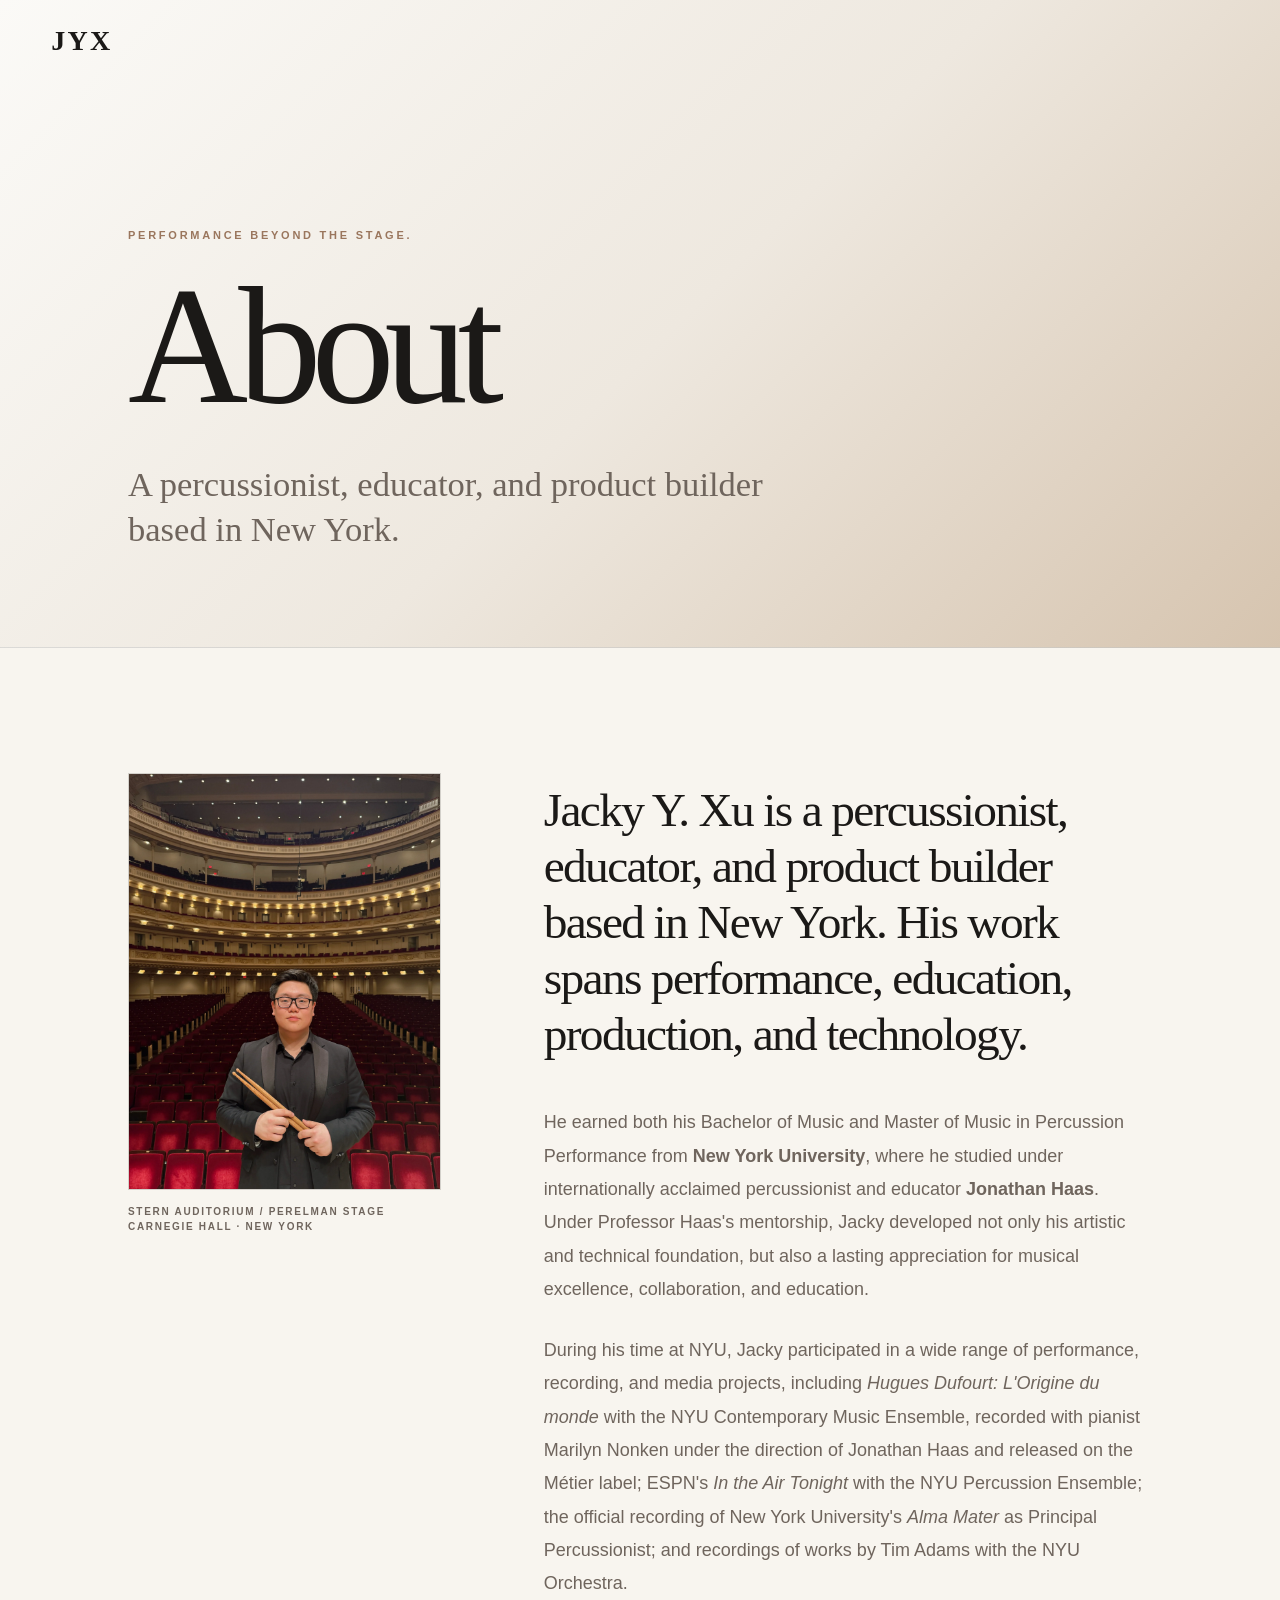
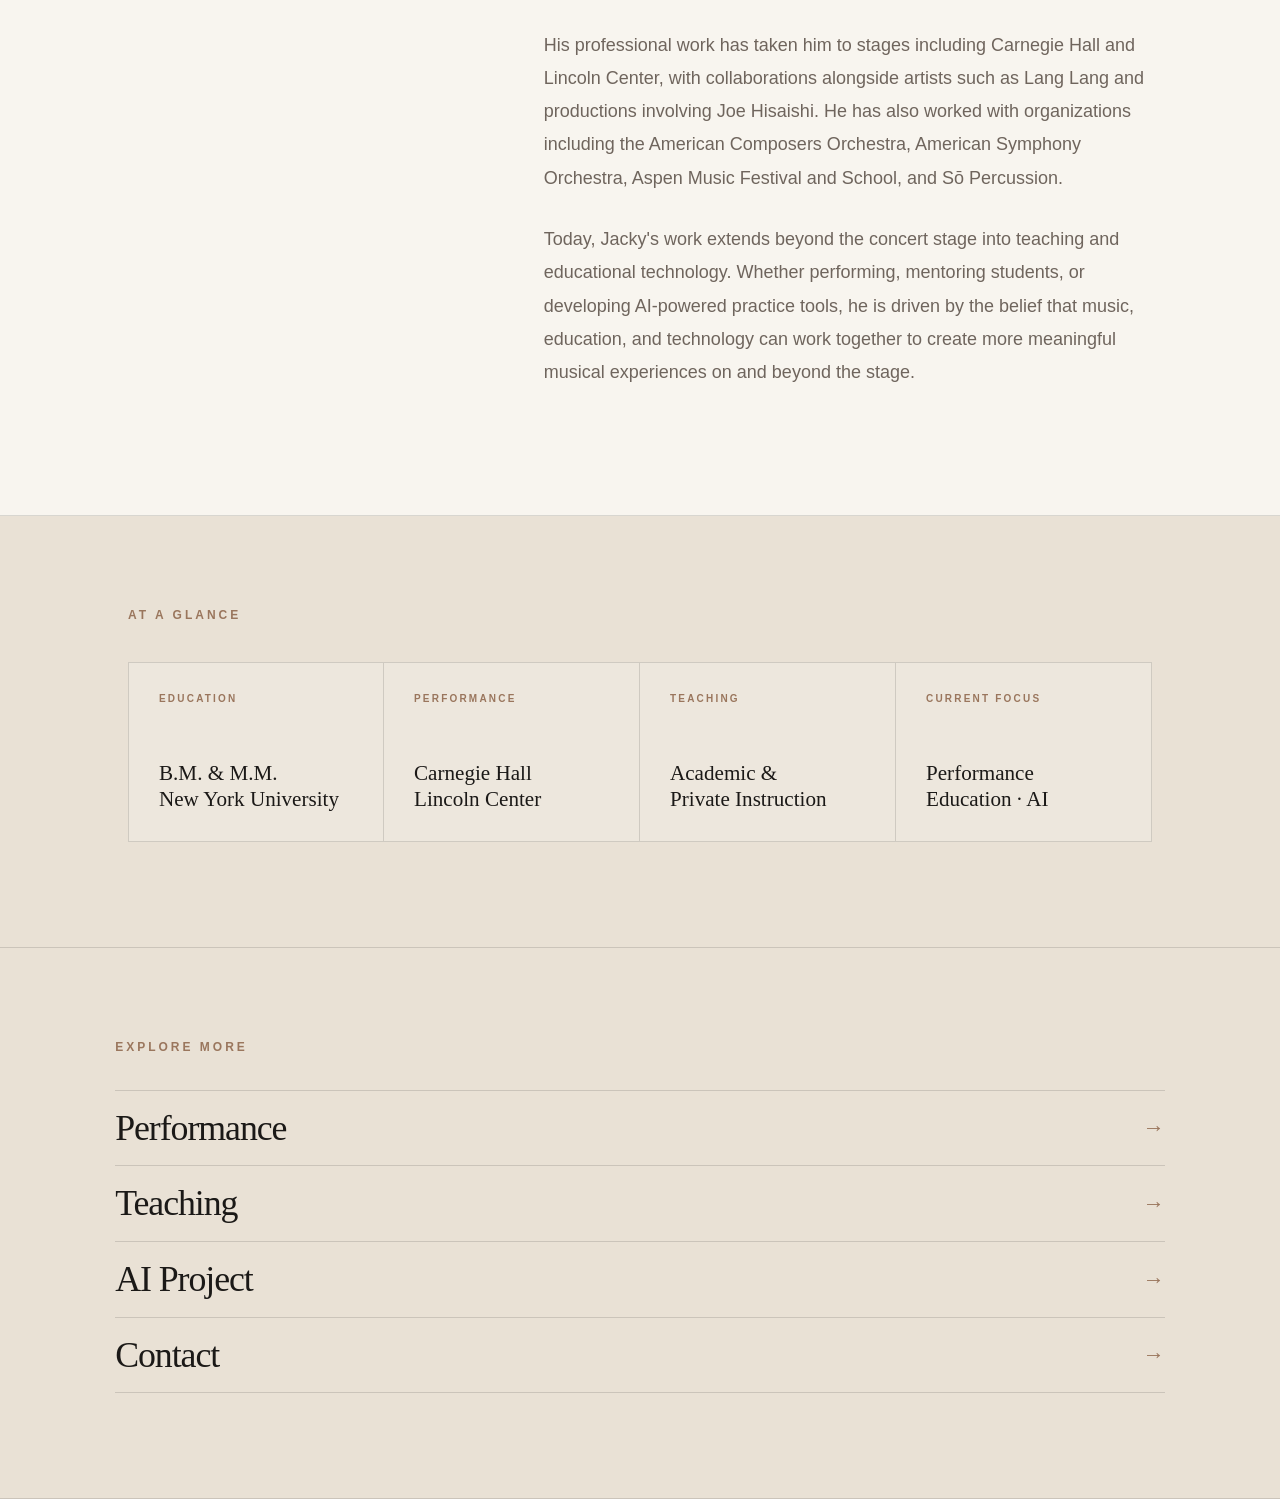
==== commit 70d74482: "Unify read more navigation" ====
--- a/about.html
+++ b/about.html
@@ -187,8 +187,8 @@
             </span>
 
             <p class="about-fact-value">
-                Performance<br>
-                Education · AI
+            Performance<br>
+            Education · AI
             </p>
 
         </article>
@@ -198,98 +198,63 @@
 </section>
 
 
-        <!-- ================= EXPLORE ================= -->
-
-        <section class="about-explore">
-
-            <div class="about-explore-heading">
-
-                <p class="section-label">
-                    Explore His Work
-                </p>
-
-                <h2>
-                    Three areas.
-                    <br>
-                    One practice.
-                </h2>
-
-            </div>
-
-            <div class="about-explore-grid">
-
-                <a
-                    class="about-explore-card"
-                    href="performance.html"
-                >
-                    <span class="about-card-number">
-                        01
-                    </span>
-
-                    <div class="about-card-content">
-                        <h3>
-                            Performance &amp; Production
-                        </h3>
-
-                        <p>
-                            Selected work on stage and behind the scenes.
-                        </p>
-                    </div>
-
-                    <span class="about-card-arrow" aria-hidden="true">
-                        →
-                    </span>
-                </a>
-
-                <a
-                    class="about-explore-card"
-                    href="teaching.html"
-                >
-                    <span class="about-card-number">
-                        02
-                    </span>
-
-                    <div class="about-card-content">
-                        <h3>
-                            Teaching
-                        </h3>
-
-                        <p>
-                            Developing independent and confident musicians.
-                        </p>
-                    </div>
-
-                    <span class="about-card-arrow" aria-hidden="true">
-                        →
-                    </span>
-                </a>
-
-                <a
-                    class="about-explore-card"
-                    href="ai.html"
-                >
-                    <span class="about-card-number">
-                        03
-                    </span>
-
-                    <div class="about-card-content">
-                        <h3>
-                            AI Project
-                        </h3>
-
-                        <p>
-                            Building more adaptive ways to practice and learn.
-                        </p>
-                    </div>
-
-                    <span class="about-card-arrow" aria-hidden="true">
-                        →
-                    </span>
-                </a>
-
-            </div>
-
-        </section>
+ <!-- ================= EXPLORE MORE ================= -->
+
+<section class="next-page">
+
+    <p class="section-label">
+        Explore More
+    </p>
+
+    <a href="performance.html">
+
+        <span>
+            Performance
+        </span>
+
+        <span aria-hidden="true">
+            →
+        </span>
+
+    </a>
+
+    <a href="teaching.html">
+
+        <span>
+            Teaching
+        </span>
+
+        <span aria-hidden="true">
+            →
+        </span>
+
+    </a>
+
+    <a href="ai.html">
+
+        <span>
+            AI Project
+        </span>
+
+        <span aria-hidden="true">
+            →
+        </span>
+
+    </a>
+
+    <a href="contact.html">
+
+        <span>
+            Contact
+        </span>
+
+        <span aria-hidden="true">
+            →
+        </span>
+
+    </a>
+
+</section>
 
     </main>
 
--- a/css/style.css
+++ b/css/style.css
@@ -940,4 +940,105 @@
         height: 70px;
         padding: 0 22px;
     }
+}
+
+/* ========================================
+   Unified Explore Navigation
+======================================== */
+
+.next-page {
+    padding: 90px 9% 105px !important;
+
+    background: #e9e1d5 !important;
+    border-bottom: 1px solid var(--border);
+}
+
+.next-page .section-label {
+    margin-bottom: 34px;
+}
+
+.next-page a {
+    min-height: 0 !important;
+    margin-top: 0 !important;
+    padding: 18px 0 !important;
+
+    display: flex;
+    align-items: center;
+    justify-content: space-between;
+
+    color: var(--text-primary);
+    text-decoration: none;
+
+    background: transparent !important;
+    border-top: 1px solid var(--border);
+    border-bottom: none !important;
+
+    transition:
+        padding 0.28s ease,
+        background 0.28s ease;
+}
+
+.next-page a:last-child {
+    border-bottom: 1px solid var(--border) !important;
+}
+
+.next-page a:hover {
+    padding-right: 18px !important;
+    padding-left: 18px !important;
+
+    background: rgba(255, 255, 255, 0.24) !important;
+}
+
+.next-page a span:first-child {
+    padding: 0 !important;
+
+    font-family:
+        Georgia,
+        "Times New Roman",
+        serif;
+
+    font-size: clamp(24px, 2.8vw, 42px) !important;
+    font-weight: 400;
+    letter-spacing: -0.03em;
+    line-height: 1.08;
+}
+
+.next-page a span:last-child {
+    color: var(--accent);
+
+    font-size: 22px !important;
+
+    transition: transform 0.25s ease;
+}
+
+.next-page a:hover span:last-child {
+    transform: translateX(7px);
+}
+
+
+/* ========================================
+   Unified Explore Navigation — Mobile
+======================================== */
+
+@media (max-width: 620px) {
+
+    .next-page {
+        padding: 75px 24px 90px !important;
+    }
+
+    .next-page .section-label {
+        margin-bottom: 28px;
+    }
+
+    .next-page a {
+        padding: 17px 0 !important;
+    }
+
+    .next-page a span:first-child {
+        font-size: 28px !important;
+    }
+
+    .next-page a span:last-child {
+        font-size: 19px !important;
+    }
 }
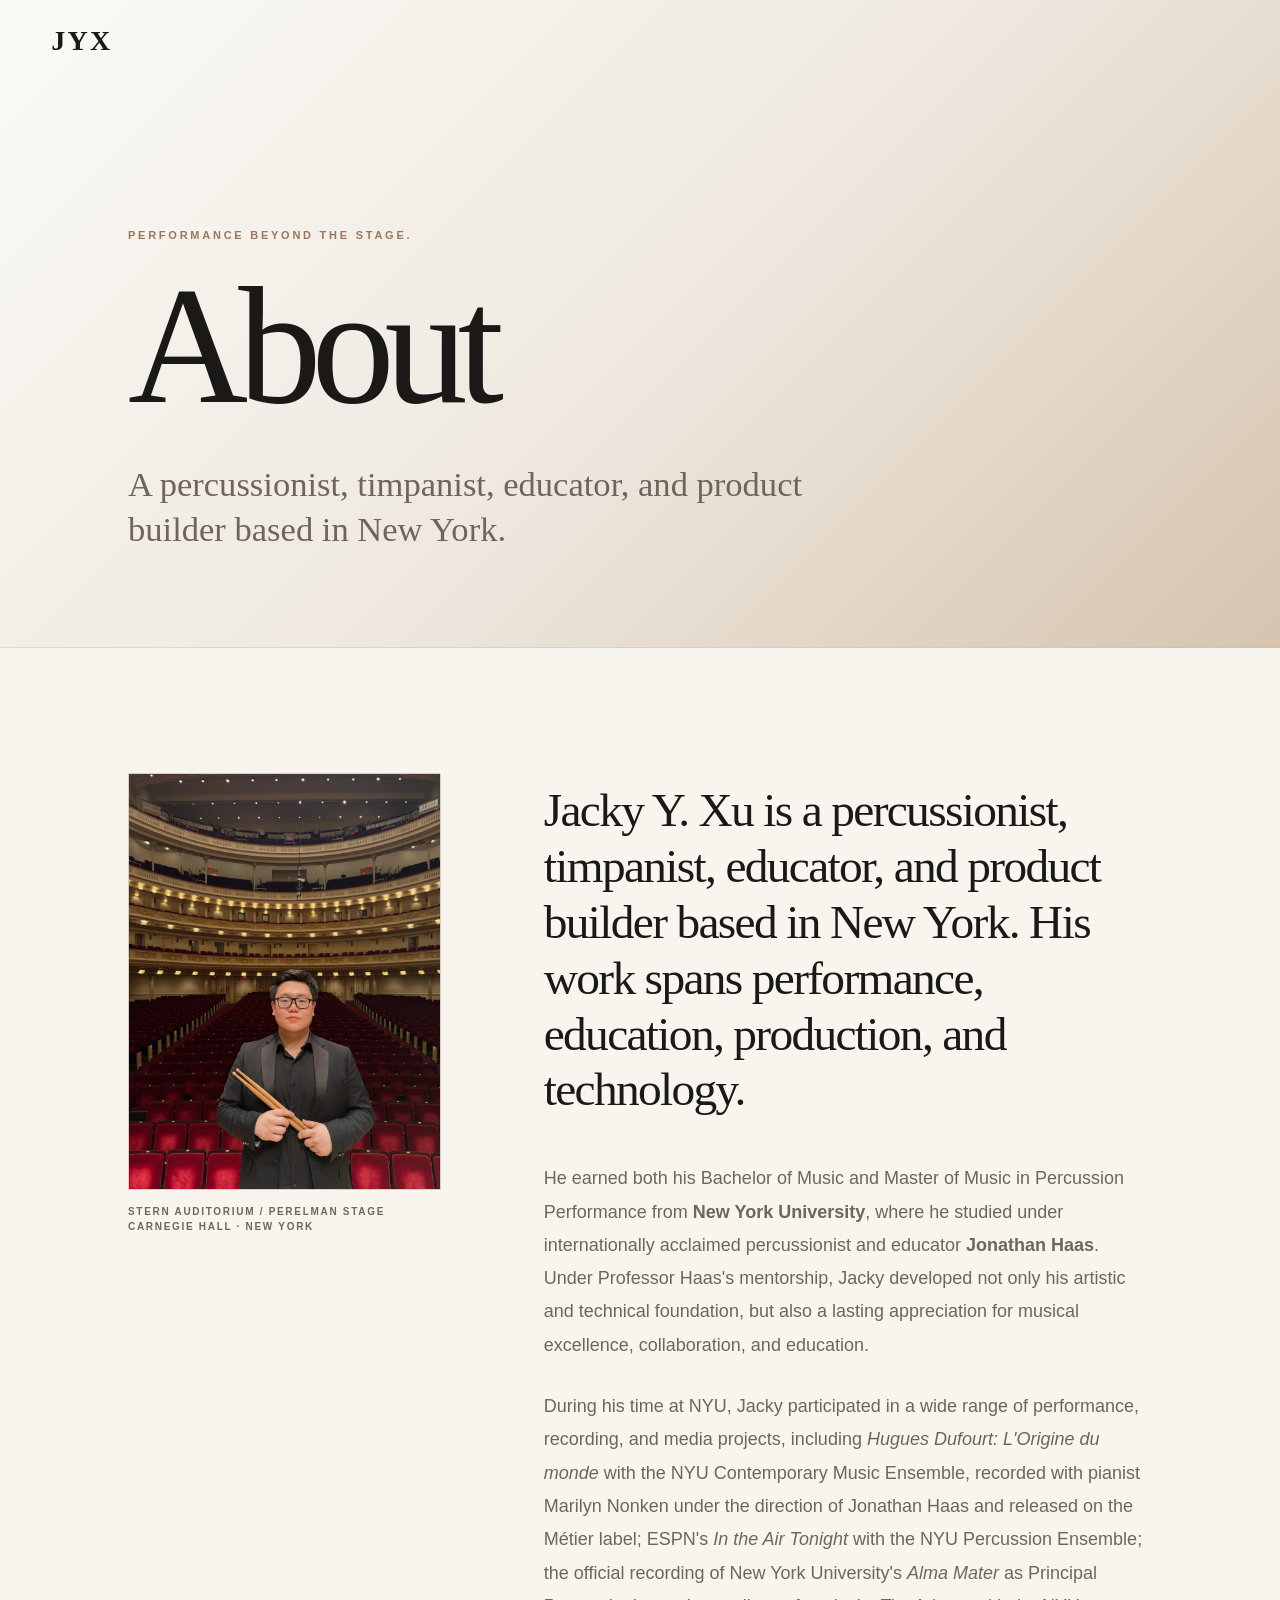
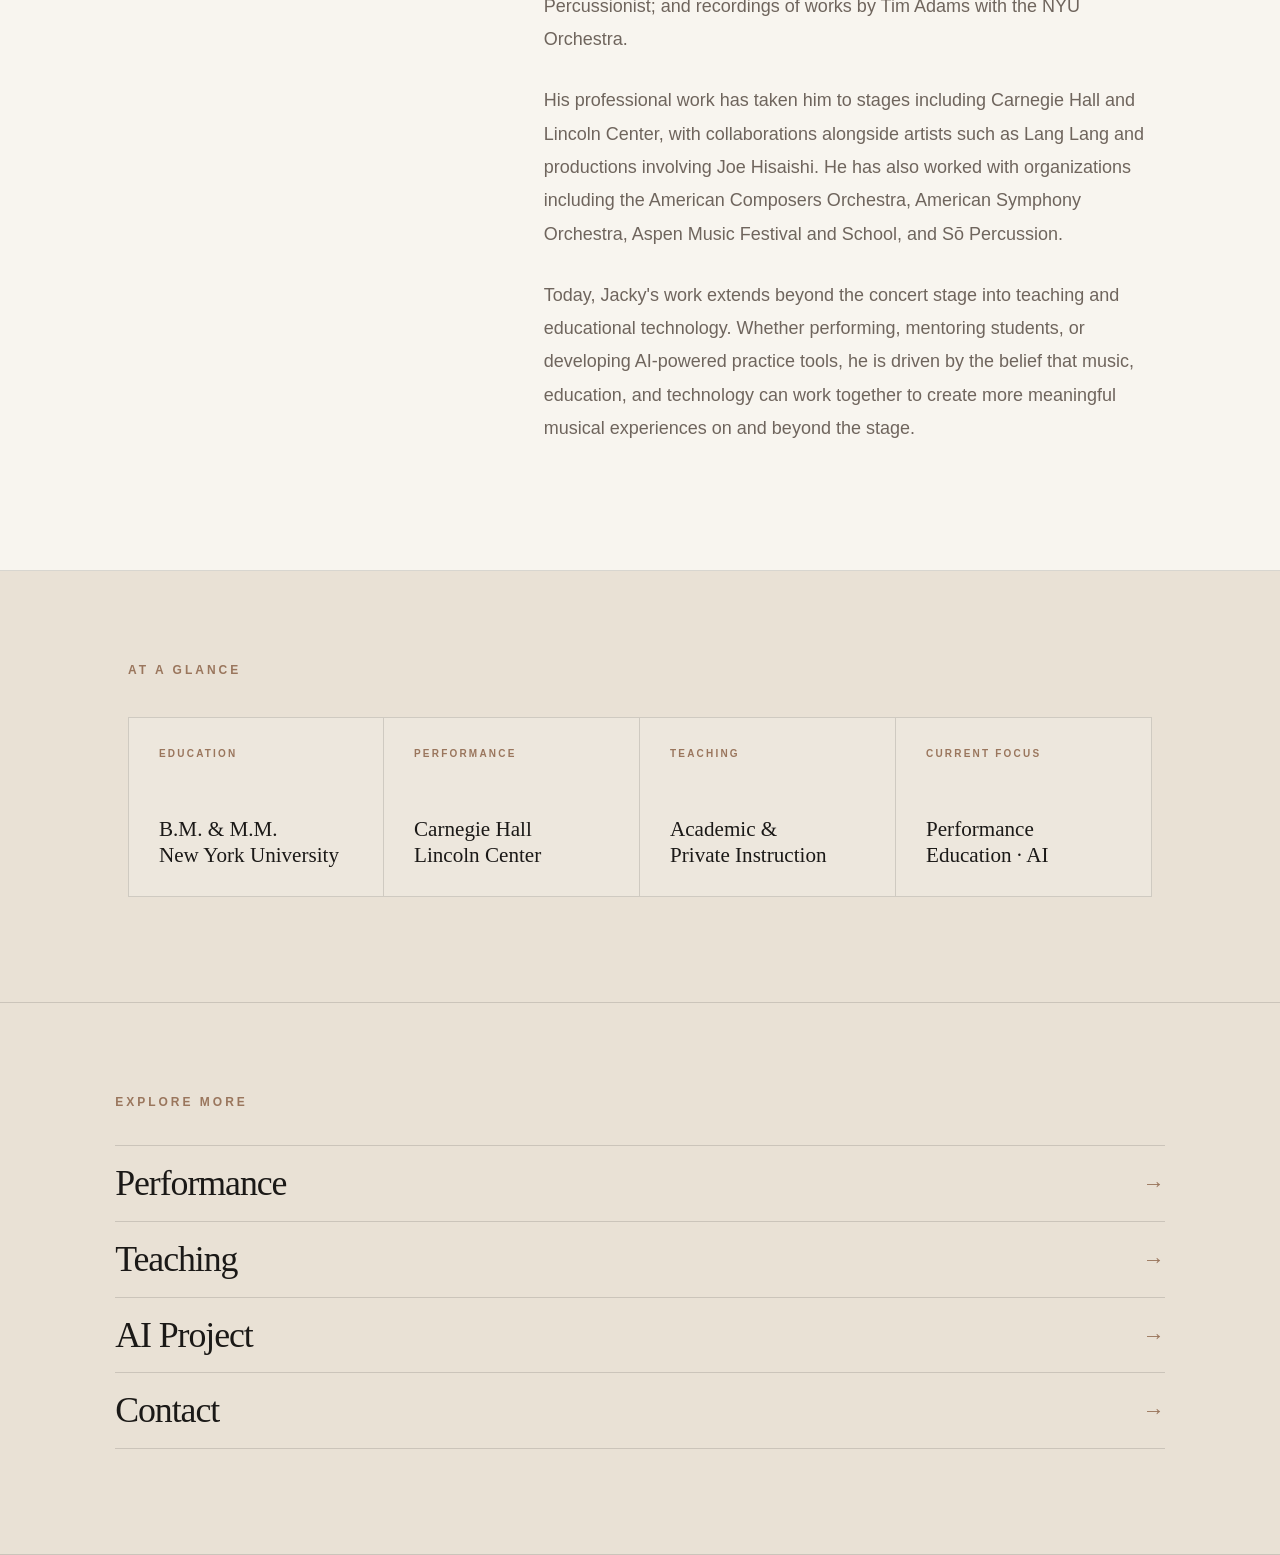
==== commit 03dfd49d: "Add timpanist to professional title" ====
--- a/about.html
+++ b/about.html
@@ -2,6 +2,15 @@
 <html lang="en">
 
 <head>
+    <!-- Google tag (gtag.js) -->
+<script async src="https://www.googletagmanager.com/gtag/js?id=G-LZW0ZGHKQL"></script>
+<script>
+  window.dataLayer = window.dataLayer || [];
+  function gtag(){dataLayer.push(arguments);}
+  gtag('js', new Date());
+
+  gtag('config', 'G-LZW0ZGHKQL');
+</script>
     <meta charset="UTF-8">
 
     <meta
@@ -11,7 +20,7 @@
 
     <meta
         name="description"
-        content="About Jacky Y. Xu, a percussionist, educator, and product builder based in New York."
+        content="About Jacky Y. Xu, a percussionist, timpanist, educator, and product builder based in New York."
     >
 
 <title>About | Jacky Y. Xu</title>
@@ -49,7 +58,7 @@
             </h1>
 
             <p class="about-hero-introduction">
-                A percussionist, educator, and product builder
+                A percussionist, timpanist, educator, and product builder
                 based in New York.
             </p>
 
@@ -79,7 +88,7 @@
 <article class="about-story-copy">
 
     <p class="about-lead">
-        Jacky Y. Xu is a percussionist, educator, and product builder
+        Jacky Y. Xu is a percussionist, timpanist, educator, and product builder
         based in New York. His work spans performance, education,
         production, and technology.
     </p>
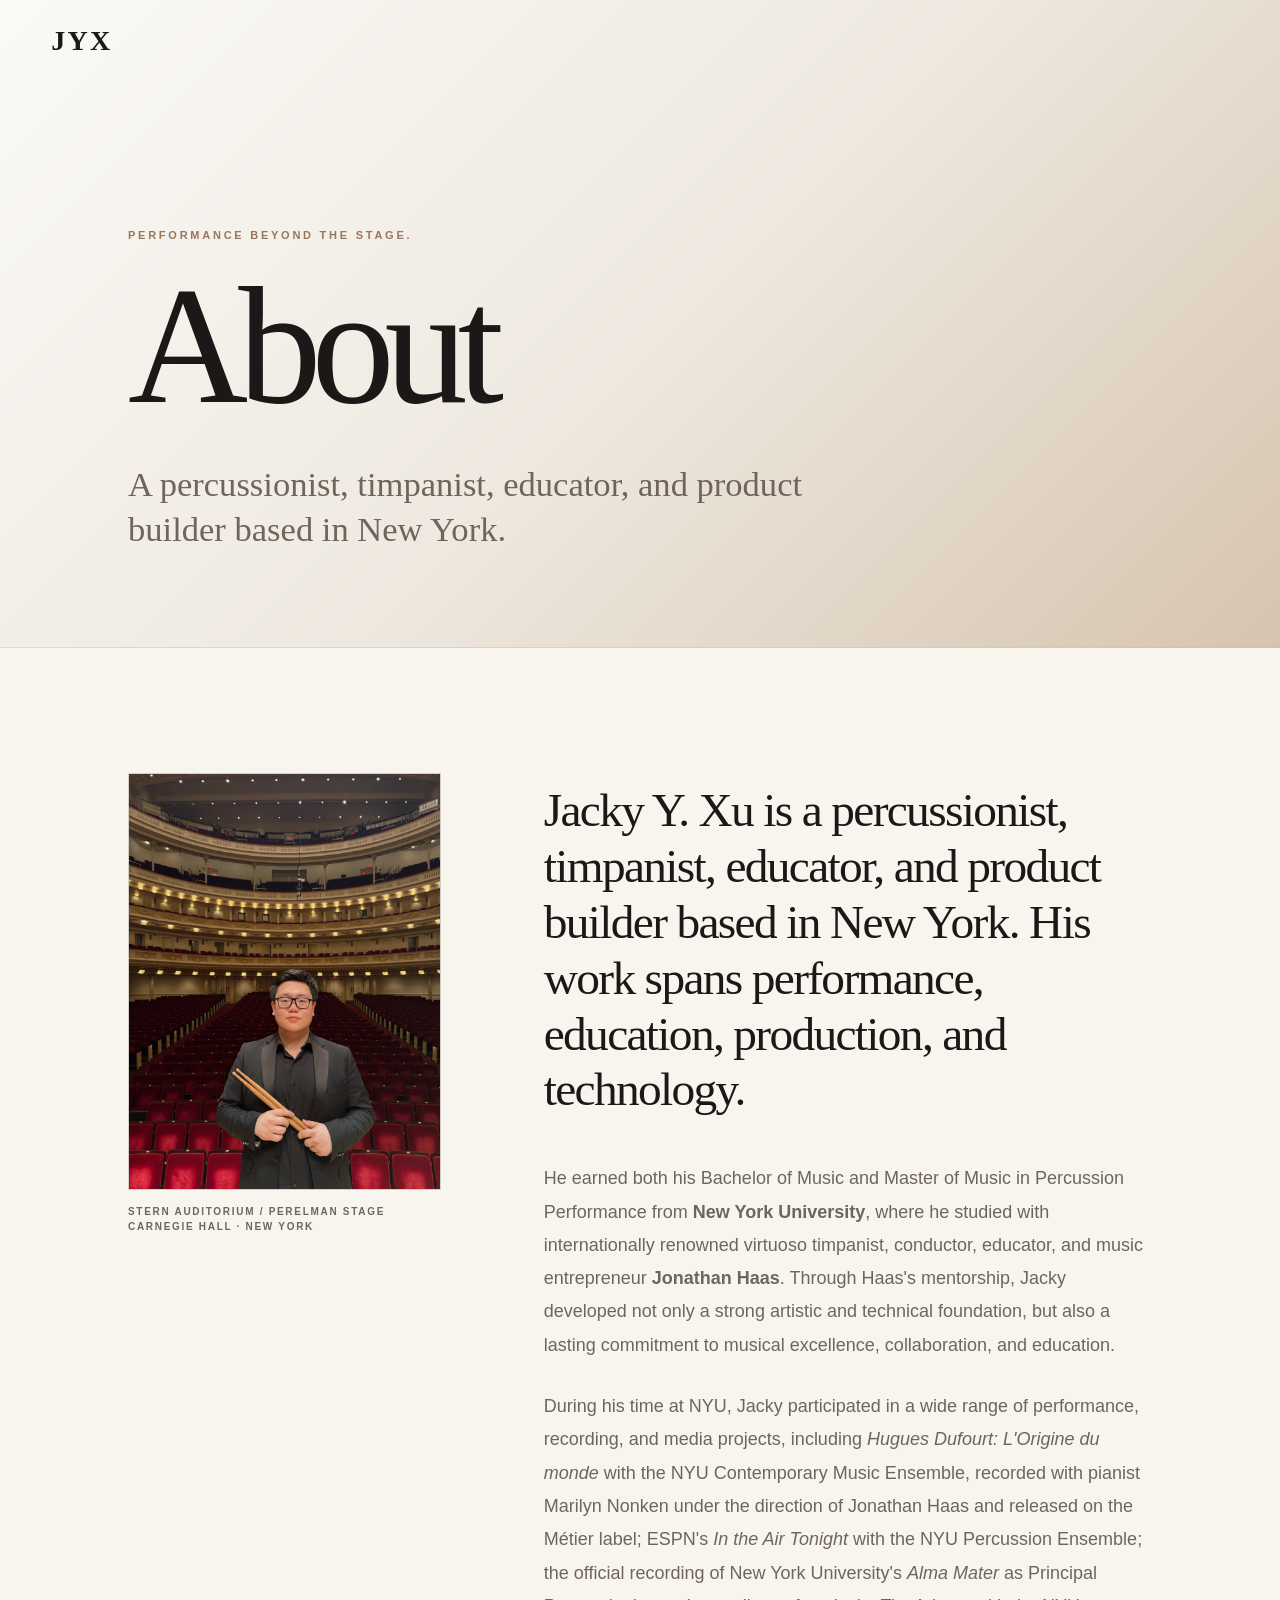
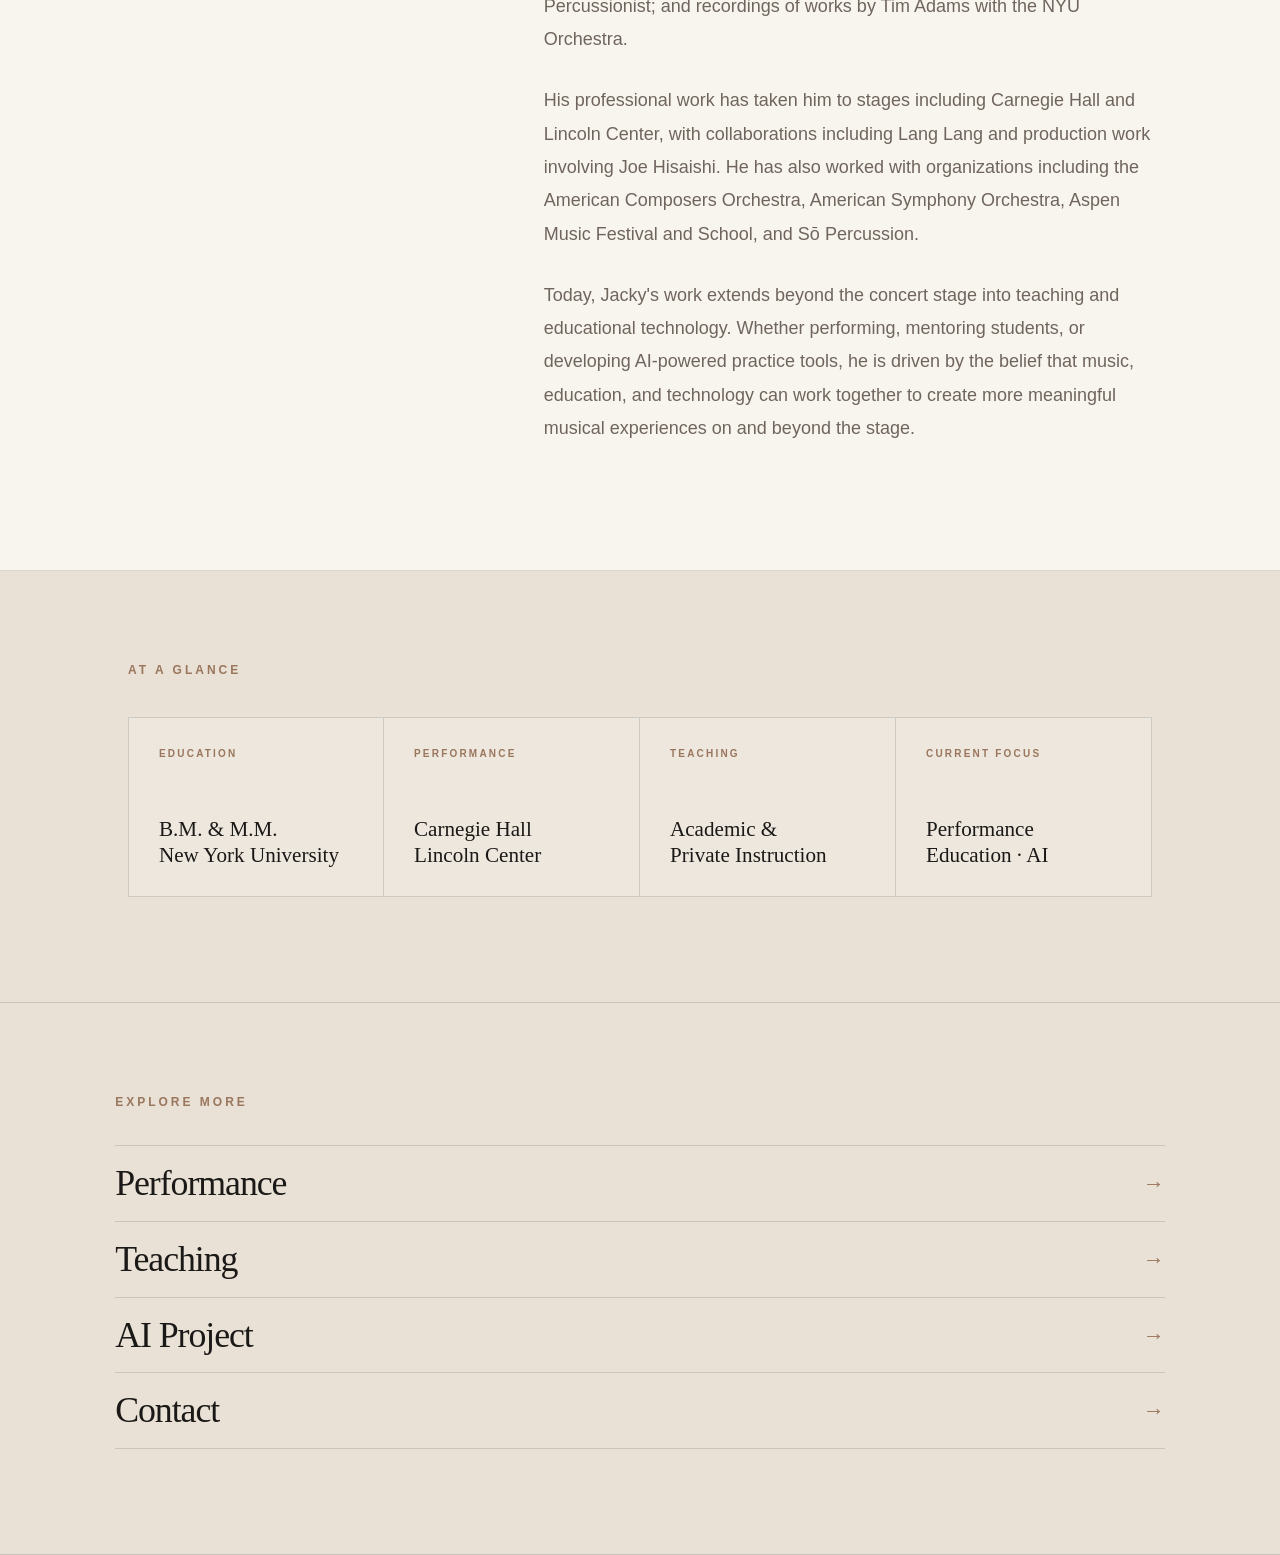
==== commit 1c4843f7: "Refine about page biography" ====
--- a/about.html
+++ b/about.html
@@ -96,30 +96,31 @@
     <p>
         He earned both his Bachelor of Music and Master of Music in
         Percussion Performance from <strong>New York University</strong>,
-        where he studied under internationally acclaimed percussionist
-        and educator <strong>Jonathan Haas</strong>. Under Professor Haas's
-        mentorship, Jacky developed not only his artistic and technical
-        foundation, but also a lasting appreciation for musical excellence,
+        where he studied with internationally renowned virtuoso timpanist,
+        conductor, educator, and music entrepreneur
+        <strong>Jonathan Haas</strong>. Through Haas's mentorship, Jacky
+        developed not only a strong artistic and technical foundation,
+        but also a lasting commitment to musical excellence,
         collaboration, and education.
     </p>
 
-<p>
-    During his time at NYU, Jacky participated in a wide range of
-    performance, recording, and media projects, including
-    <em>Hugues Dufourt: L'Origine du monde</em> with the NYU Contemporary
-    Music Ensemble, recorded with pianist Marilyn Nonken under the
-    direction of Jonathan Haas and released on the Métier label;
-    ESPN's <em>In the Air Tonight</em> with the NYU Percussion Ensemble;
-    the official recording of New York University's
-    <em>Alma Mater</em> as Principal Percussionist; and recordings
-    of works by Tim Adams with the NYU Orchestra.
-</p>
+    <p>
+        During his time at NYU, Jacky participated in a wide range of
+        performance, recording, and media projects, including
+        <em>Hugues Dufourt: L'Origine du monde</em> with the NYU Contemporary
+        Music Ensemble, recorded with pianist Marilyn Nonken under the
+        direction of Jonathan Haas and released on the Métier label;
+        ESPN's <em>In the Air Tonight</em> with the NYU Percussion Ensemble;
+        the official recording of New York University's
+        <em>Alma Mater</em> as Principal Percussionist; and recordings
+        of works by Tim Adams with the NYU Orchestra.
+    </p>
 
     <p>
         His professional work has taken him to stages including
         Carnegie Hall and Lincoln Center, with collaborations
-        alongside artists such as Lang Lang and productions
-        involving Joe Hisaishi. He has also worked with organizations including
+        including Lang Lang and production work involving Joe Hisaishi.
+        He has also worked with organizations including
         the American Composers Orchestra, American Symphony Orchestra,
         Aspen Music Festival and School, and Sō Percussion.
     </p>
